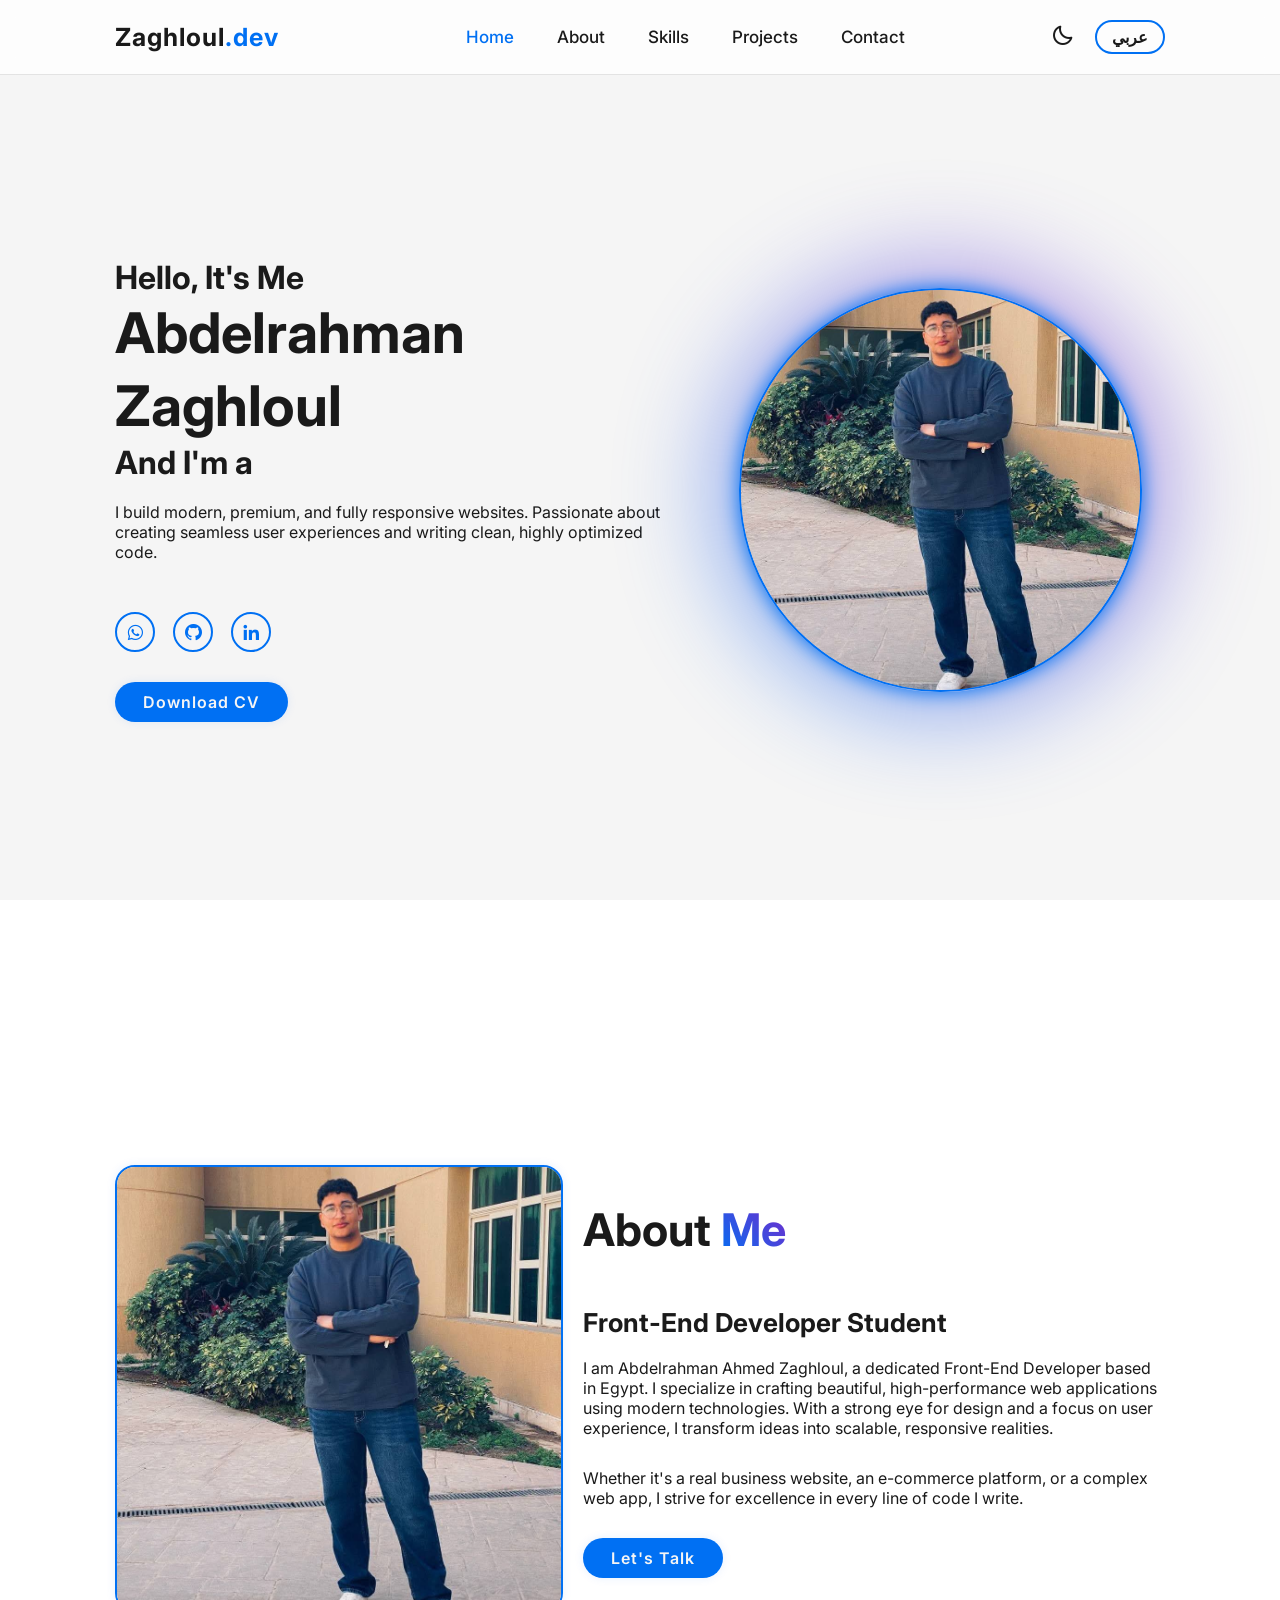
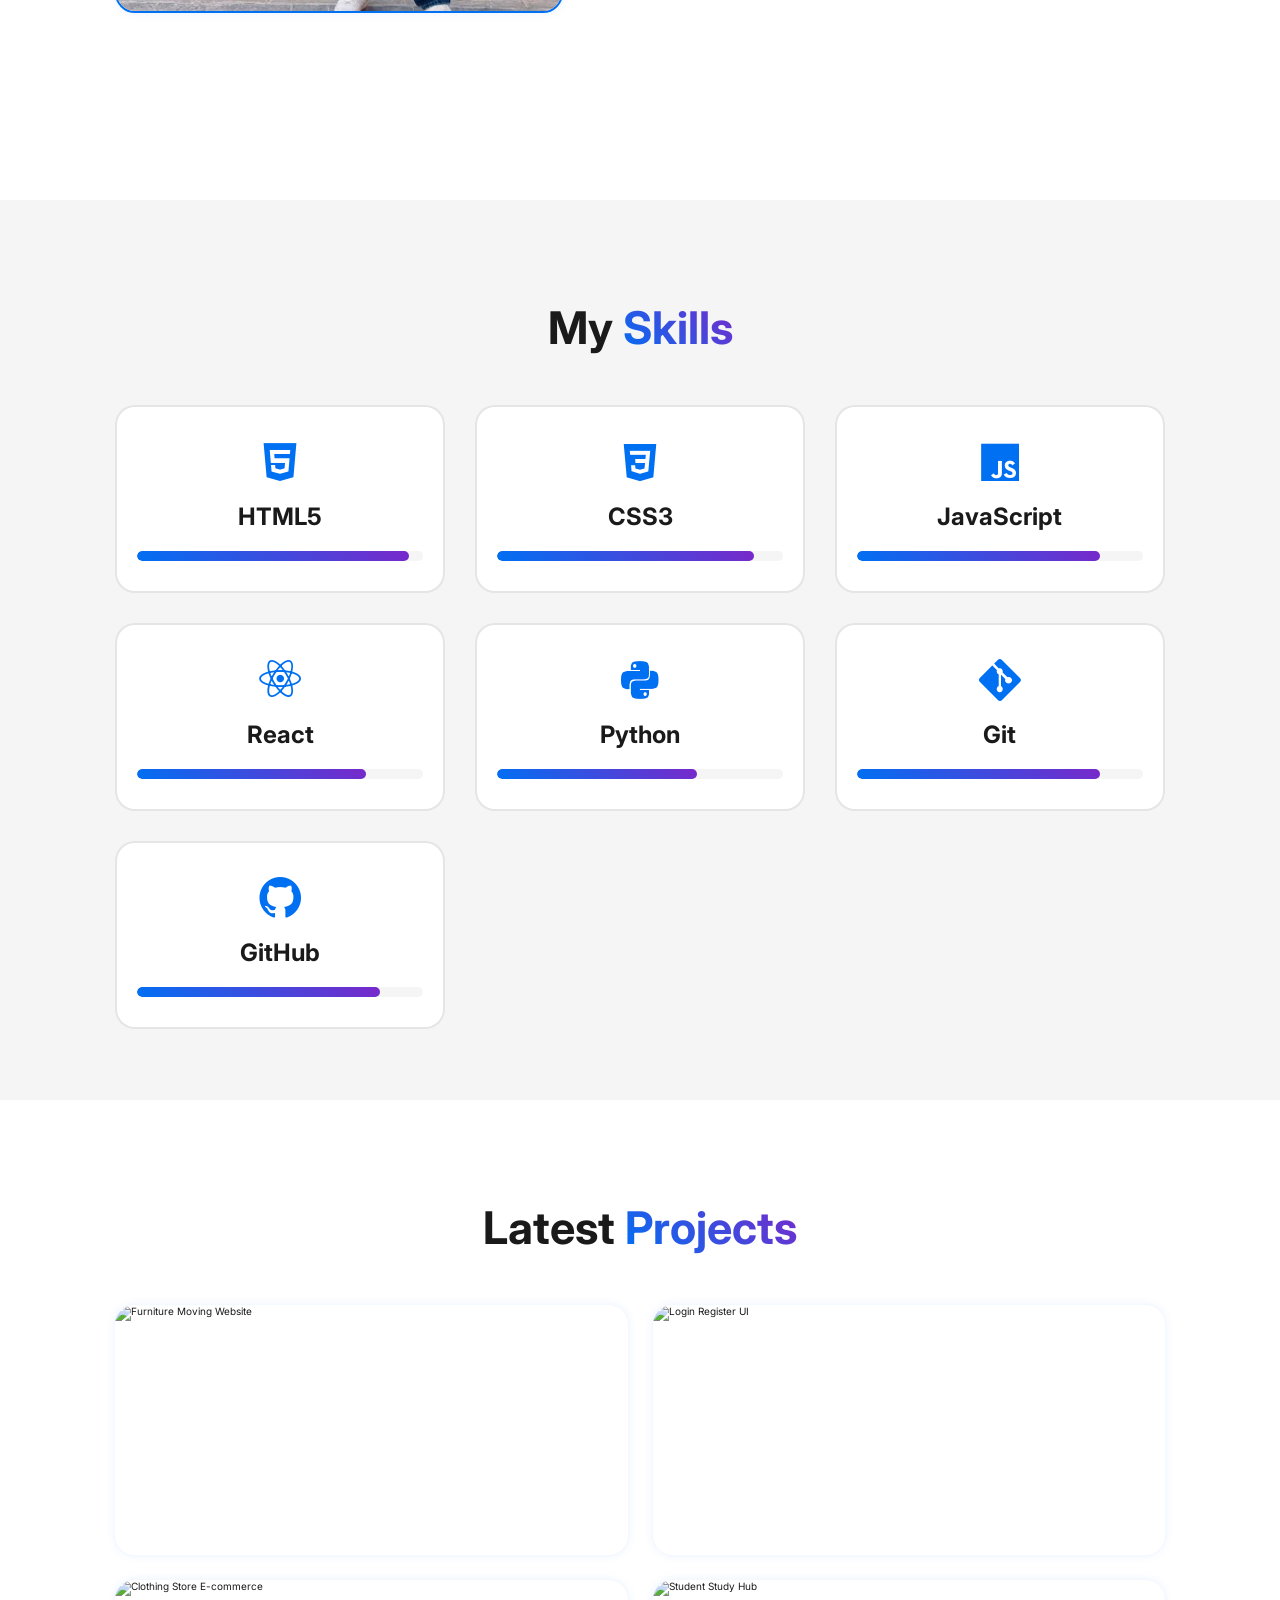
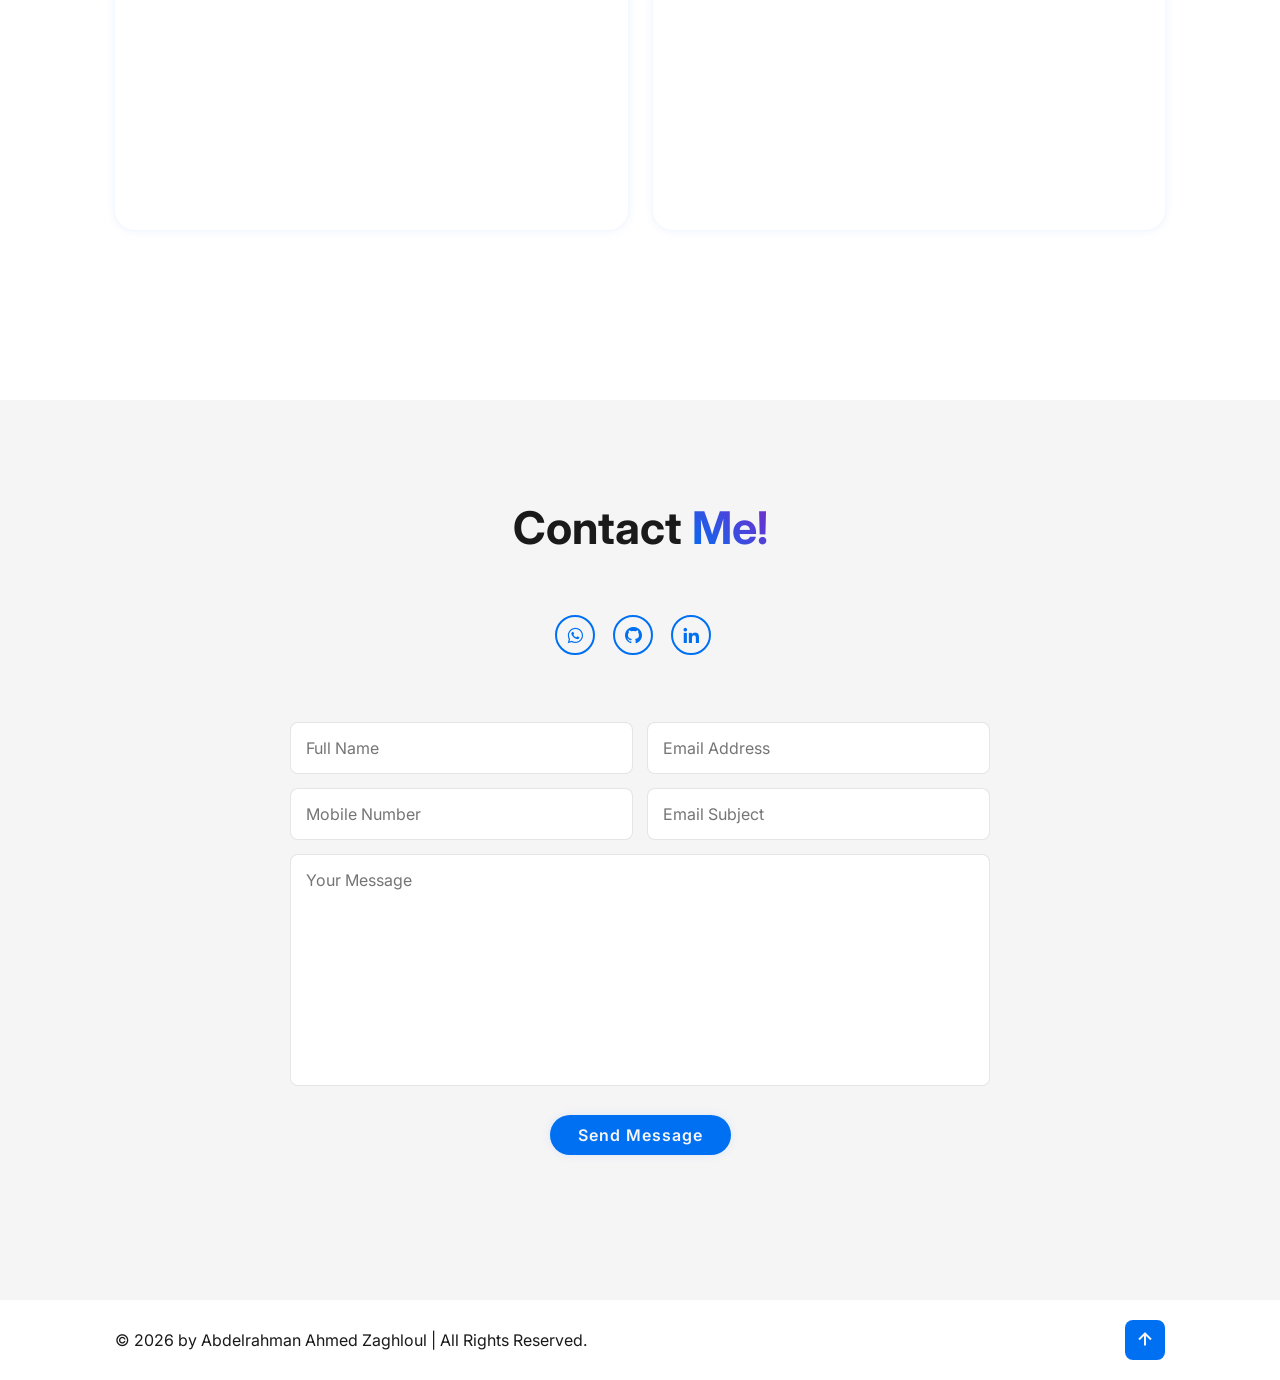
==== index.html @ 89ae3151 "Update index.html" ====
<!DOCTYPE html>
<html lang="en" data-theme="dark">

<head>
    <meta name="google-site-verification" content="1S9GLdK1HdFmdtW8_DOmVg0P6SZ8OwcuaF0TGHG8VO8" />
    <meta charset="UTF-8">
    <meta name="viewport" content="width=device-width, initial-scale=1.0">
    <title>Abdelrahman Ahmed Zaghloul | Front-End Developer</title>

    <!-- SEO Meta Tags -->
    <meta name="description"
        content="Portfolio of Abdelrahman Ahmed Zaghloul, a highly professional Front-End Developer from Egypt. Specializing in modern, responsive, and fast web applications.">
    <meta name="keywords"
        content="Abdelrahman Ahmed Zaghloul, Abdelrahman Zaghloul, Abdelrahman Ahmed, Zaghloul developer, Front-End Developer Egypt, Web Developer, React, HTML, CSS, JavaScript, Portfolio">
    <meta name="author" content="Abdelrahman Ahmed Zaghloul">
    <link rel="canonical" href="https://abdelrahman-zaghloul.com/"> <!-- Update with actual domain later -->

    <!-- Open Graph Tags -->
    <meta property="og:title" content="Abdelrahman Ahmed Zaghloul | Front-End Developer">
    <meta property="og:description"
        content="Portfolio of Abdelrahman Ahmed Zaghloul, a highly professional Front-End Developer from Egypt.">
    <meta property="og:type" content="website">
    <meta property="og:url" content="https://abdelrahman-zaghloul.com/">
    <!-- <meta property="og:image" content="https://abdelrahman-zaghloul.com/assets/og-image.jpg"> -->

    <!-- Fonts -->
    <link rel="preconnect" href="https://fonts.googleapis.com">
    <link rel="preconnect" href="https://fonts.gstatic.com" crossorigin>
    <link href="https://fonts.googleapis.com/css2?family=Inter:wght@300;400;500;600;700;800&display=swap"
        rel="stylesheet">

    <!-- BoxIcons for lightweight icons -->
    <link href='https://unpkg.com/boxicons@2.1.4/css/boxicons.min.css' rel='stylesheet'>

    <!-- Styles -->
    <link rel="stylesheet" href="./css/style.css">
</head>

<body>

    <!-- Header & Nav -->
    <header class="header">
        <a href="#" class="logo">Zaghloul<span>.dev</span></a>

        <div class="bx bx-menu" id="menu-icon"></div>

        <nav class="navbar">
            <a href="#home" class="active">Home</a>
            <a href="#about">About</a>
            <a href="#skills">Skills</a>
            <a href="#projects">Projects</a>
            <a href="#contact">Contact</a>
        </nav>

        <div class="header-actions">
            <button id="theme-toggle" class="theme-btn" aria-label="Toggle Theme">
                <i class='bx bx-sun'></i>
            </button>
            <a href="ar/index.html" class="lang-btn">عربي</a>
        </div>
    </header>

    <!-- Hero Section -->
    <section class="home" id="home">
        <div class="home-content">
            <h3>Hello, It's Me</h3>
            <h1>Abdelrahman Zaghloul</h1>
            <h3>And I'm a <span class="multiple-text"></span></h3>
            <p>I build modern, premium, and fully responsive websites. Passionate about creating seamless user
                experiences and writing clean, highly optimized code.</p>

            <div class="social-media">
                <a href="https://wa.me/201061877690" target="_blank" rel="noopener noreferrer"><i
                        class='bx bxl-whatsapp'></i></a>
                <a href="https://github.com/23514469?tab=packages" target="_blank" rel="noopener noreferrer"><i
                        class='bx bxl-github'></i></a>
                <a href="https://www.linkedin.com/in/abdulrahman-ahmed-04962131b" target="_blank"
                    rel="noopener noreferrer"><i class='bx bxl-linkedin'></i></a>
            </div>

            <a href="#" class="btn">Download CV</a>
        </div>
        <div class="home-img">
            <div class="img-box">
                <div class="glow-effect"></div>
                <img src="./assets/profile.jpg" alt="Abdelrahman Ahmed Zaghloul">
            </div>
        </div>
    </section>

    <!-- About Section -->
    <section class="about" id="about">
        <div class="about-img">
            <img src="./assets/profile.jpg" alt="About Abdelrahman Zaghloul">
        </div>
        <div class="about-content">
            <h2 class="heading">About <span>Me</span></h2>
            <h3>Front-End Developer Student</h3>
            <p>I am Abdelrahman Ahmed Zaghloul, a dedicated Front-End Developer based in Egypt. I specialize in crafting
                beautiful, high-performance web applications using modern technologies. With a strong eye for design and
                a focus on user experience, I transform ideas into scalable, responsive realities.</p>
            <p>Whether it's a real business website, an e-commerce platform, or a complex web app, I strive for
                excellence in every line of code I write.</p>
            <a href="#contact" class="btn">Let's Talk</a>
        </div>
    </section>

    <!-- Skills Section -->
    <section class="skills" id="skills">
        <h2 class="heading">My <span>Skills</span></h2>

        <div class="skills-container">
            <div class="skills-box">
                <i class='bx bxl-html5'></i>
                <h3>HTML5</h3>
                <div class="progress-bar">
                    <div class="progress" style="width: 95%;"></div>
                </div>
            </div>
            <div class="skills-box">
                <i class='bx bxl-css3'></i>
                <h3>CSS3</h3>
                <div class="progress-bar">
                    <div class="progress" style="width: 90%;"></div>
                </div>
            </div>
            <div class="skills-box">
                <i class='bx bxl-javascript'></i>
                <h3>JavaScript</h3>
                <div class="progress-bar">
                    <div class="progress" style="width: 85%;"></div>
                </div>
            </div>
            <div class="skills-box">
                <i class='bx bxl-react'></i>
                <h3>React</h3>
                <div class="progress-bar">
                    <div class="progress" style="width: 80%;"></div>
                </div>
            </div>
            <div class="skills-box">
                <i class='bx bxl-python'></i>
                <h3>Python</h3>
                <div class="progress-bar">
                    <div class="progress" style="width: 70%;"></div>
                </div>
            </div>
            <div class="skills-box">
                <i class='bx bxl-git'></i>
                <h3>Git</h3>
                <div class="progress-bar">
                    <div class="progress" style="width: 85%;"></div>
                </div>
            </div>
            <div class="skills-box">
                <i class='bx bxl-github'></i>
                <h3>GitHub</h3>
                <div class="progress-bar">
                    <div class="progress" style="width: 85%;"></div>
                </div>
            </div>
        </div>
    </section>

    <!-- Projects Section -->
    <section class="projects" id="projects">
        <h2 class="heading">Latest <span>Projects</span></h2>

        <div class="projects-container">
            <div class="project-box">
                <img src="https://images.unsplash.com/photo-1586023492125-27b2c045efd7?q=80&w=800&auto=format&fit=crop"
                    alt="Furniture Moving Website">
                <div class="project-layer">
                    <h4>Furniture Moving Website</h4>
                    <p>A professional website for a real furniture moving business, fully responsive and optimized.</p>
                    <a href="https://github.com/23514469?tab=repositories" target="_blank" title="View Source Code"><i
                            class='bx bx-code-alt'></i></a>
                </div>
            </div>

            <div class="project-box">
                <img src="https://images.unsplash.com/photo-1555421689-491a97ff2040?q=80&w=800&auto=format&fit=crop"
                    alt="Login Register UI">
                <div class="project-layer">
                    <h4>Auth UI System</h4>
                    <p>Modern login and registration UI design with smooth transitions and validation.</p>
                    <a href="https://github.com/23514469?tab=repositories" target="_blank" title="View Source Code"><i
                            class='bx bx-code-alt'></i></a>
                </div>
            </div>

            <div class="project-box">
                <img src="https://images.unsplash.com/photo-1441986300917-64674bd600d8?q=80&w=800&auto=format&fit=crop"
                    alt="Clothing Store E-commerce">
                <div class="project-layer">
                    <h4>E-commerce Store</h4>
                    <p>A modern clothing store UI with product listings, cart integration, and premium design.</p>
                    <a href="https://github.com/23514469?tab=repositories" target="_blank" title="View Source Code"><i
                            class='bx bx-code-alt'></i></a>
                </div>
            </div>

            <div class="project-box">
                <img src="https://images.unsplash.com/photo-1434030216411-0b793f4b4173?q=80&w=800&auto=format&fit=crop"
                    alt="Student Study Hub">
                <div class="project-layer">
                    <h4>Student Study Hub</h4>
                    <p>A comprehensive platform for students featuring notes, to-do lists, schedules, and a dashboard.
                    </p>
                    <a href="https://github.com/23514469?tab=repositories" target="_blank" title="View Source Code"><i
                            class='bx bx-code-alt'></i></a>
                </div>
            </div>
        </div>
    </section>

    <!-- Contact Section -->
    <section class="contact" id="contact">
        <h2 class="heading">Contact <span>Me!</span></h2>

        <div class="social-media" style="text-align: center; margin-bottom: 3rem;">
            <a href="https://wa.me/201061877690" target="_blank" rel="noopener noreferrer"><i
                    class='bx bxl-whatsapp'></i></a>
            <a href="https://github.com/23514469?tab=packages" target="_blank" rel="noopener noreferrer"><i
                    class='bx bxl-github'></i></a>
            <a href="https://www.linkedin.com/in/abdulrahman-ahmed-04962131b" target="_blank"
                rel="noopener noreferrer"><i class='bx bxl-linkedin'></i></a>
        </div>

        <form action="#" id="contactForm">
            <div class="input-box">
                <input type="text" placeholder="Full Name" required>
                <input type="email" placeholder="Email Address" required>
            </div>
            <div class="input-box">
                <input type="number" placeholder="Mobile Number" required>
                <input type="text" placeholder="Email Subject" required>
            </div>
            <textarea name="" id="" cols="30" rows="10" placeholder="Your Message" required></textarea>
            <input type="submit" value="Send Message" class="btn">
        </form>
    </section>

    <!-- Footer -->
    <footer class="footer">
        <div class="footer-text">
            <p>&copy; 2026 by Abdelrahman Ahmed Zaghloul | All Rights Reserved.</p>
        </div>
        <div class="footer-iconTop">
            <a href="#home"><i class='bx bx-up-arrow-alt'></i></a>
        </div>
    </footer>

    <!-- Typed.js for typing effect -->
    <script src="https://unpkg.com/typed.js@2.1.0/dist/typed.umd.js"></script>

    <!-- Main JS -->
    <script src="./js/main.js"></script>
</body>

</html>
---- css/style.css ----
@import url('https://fonts.googleapis.com/css2?family=Inter:wght@300;400;500;600;700;800&family=Cairo:wght@300;400;600;700;800&display=swap');

/* CSS Variables for Theming */
:root {
    /* Dark Theme (Default) */
    --bg-color: #080808;
    --second-bg-color: #131313;
    --text-color: #ededed;
    --main-color: #00c3ff;
    --gradient: linear-gradient(45deg, #00c3ff, #7928ca);
    --glass-bg: rgba(8, 8, 8, 0.8);
    --border-color: rgba(255, 255, 255, 0.1);
    
    --shadow: 0 0 1rem rgba(0, 195, 255, 0.2);
}

[data-theme="light"] {
    --bg-color: #f5f5f5;
    --second-bg-color: #ffffff;
    --text-color: #1a1a1a;
    --main-color: #0070f3;
    --gradient: linear-gradient(45deg, #0070f3, #7928ca);
    --glass-bg: rgba(255, 255, 255, 0.8);
    --border-color: rgba(0, 0, 0, 0.1);
    
    --shadow: 0 0 1rem rgba(0, 112, 243, 0.1);
}

* {
    margin: 0;
    padding: 0;
    box-sizing: border-box;
    text-decoration: none;
    border: none;
    outline: none;
    scroll-behavior: smooth;
    font-family: 'Inter', sans-serif;
}

html[dir="rtl"] * {
    font-family: 'Cairo', sans-serif;
}

html {
    font-size: 62.5%;
    overflow-x: hidden;
}

body {
    background: var(--bg-color);
    color: var(--text-color);
    transition: background 0.3s ease, color 0.3s ease;
}

/* Global Styles */
section {
    min-height: 100vh;
    padding: 10rem 9% 2rem;
}

.heading {
    text-align: center;
    font-size: 4.5rem;
    margin-bottom: 5rem;
}

.heading span {
    color: var(--main-color);
    background: var(--gradient);
    -webkit-background-clip: text;
    -webkit-text-fill-color: transparent;
}

/* Header */
.header {
    position: fixed;
    top: 0;
    left: 0;
    width: 100%;
    padding: 2rem 9%;
    background: var(--glass-bg);
    backdrop-filter: blur(10px);
    -webkit-backdrop-filter: blur(10px);
    border-bottom: 1px solid var(--border-color);
    display: flex;
    justify-content: space-between;
    align-items: center;
    z-index: 100;
    transition: 0.3s;
}

.logo {
    font-size: 2.5rem;
    color: var(--text-color);
    font-weight: 700;
    cursor: pointer;
    letter-spacing: 1px;
}

.logo span {
    color: var(--main-color);
}

.navbar a {
    font-size: 1.7rem;
    color: var(--text-color);
    margin-left: 4rem;
    font-weight: 500;
    transition: 0.3s;
}

html[dir="rtl"] .navbar a {
    margin-left: 0;
    margin-right: 4rem;
}

.navbar a:hover,
.navbar a.active {
    color: var(--main-color);
}

.header-actions {
    display: flex;
    align-items: center;
    gap: 2rem;
}

.theme-btn {
    background: transparent;
    color: var(--text-color);
    font-size: 2.4rem;
    cursor: pointer;
    transition: 0.3s;
}

.theme-btn:hover {
    color: var(--main-color);
    transform: scale(1.1);
}

.lang-btn {
    font-size: 1.6rem;
    font-weight: 600;
    color: var(--text-color);
    border: 2px solid var(--main-color);
    padding: 0.5rem 1.5rem;
    border-radius: 2rem;
    transition: 0.3s;
}

.lang-btn:hover {
    background: var(--main-color);
    color: var(--bg-color);
    box-shadow: var(--shadow);
}

#menu-icon {
    font-size: 3.6rem;
    color: var(--text-color);
    display: none;
    cursor: pointer;
}

/* Hero Section */
.home {
    display: flex;
    justify-content: center;
    align-items: center;
    gap: 5rem;
}

.home-content h3 {
    font-size: 3.2rem;
    font-weight: 700;
}

.home-content h3:nth-of-type(2) {
    margin-bottom: 2rem;
}

.home-content h1 {
    font-size: 5.6rem;
    font-weight: 700;
    line-height: 1.3;
}

.home-content p {
    font-size: 1.6rem;
    margin-bottom: 2rem;
    max-width: 600px;
}

.social-media a {
    display: inline-flex;
    justify-content: center;
    align-items: center;
    width: 4rem;
    height: 4rem;
    background: transparent;
    border: .2rem solid var(--main-color);
    border-radius: 50%;
    font-size: 2rem;
    color: var(--main-color);
    margin: 3rem 1.5rem 3rem 0;
    transition: .5s ease;
}

html[dir="rtl"] .social-media a {
    margin: 3rem 0 3rem 1.5rem;
}

.social-media a:hover {
    background: var(--main-color);
    color: var(--second-bg-color);
    box-shadow: var(--shadow);
}

.btn {
    display: inline-block;
    padding: 1rem 2.8rem;
    background: var(--main-color);
    border-radius: 4rem;
    box-shadow: var(--shadow);
    font-size: 1.6rem;
    color: var(--bg-color);
    letter-spacing: .1rem;
    font-weight: 600;
    transition: .5s ease;
}

.btn:hover {
    box-shadow: none;
    transform: translateY(-3px);
}

.home-img .img-box {
    position: relative;
    width: 35vw;
    height: 35vw;
    border-radius: 50%;
    display: flex;
    justify-content: center;
    align-items: center;
}

.home-img .img-box img {
    width: 90%;
    border-radius: 50%;
    border: .2rem solid var(--main-color);
    z-index: 1;
    box-shadow: 0 0 2rem var(--main-color);
    transition: 0.5s ease;
    object-fit: cover;
    aspect-ratio: 1/1;
}

.home-img .img-box img:hover {
    transform: scale(1.05);
    box-shadow: 0 0 4rem var(--main-color);
}

.glow-effect {
    position: absolute;
    width: 100%;
    height: 100%;
    background: var(--gradient);
    border-radius: 50%;
    filter: blur(50px);
    opacity: 0.5;
    z-index: 0;
    animation: pulse 4s infinite alternate;
}

@keyframes pulse {
    0% { transform: scale(0.9); opacity: 0.3; }
    100% { transform: scale(1.1); opacity: 0.6; }
}

/* About Section */
.about {
    display: flex;
    justify-content: center;
    align-items: center;
    gap: 2rem;
    background: var(--second-bg-color);
}

.about-img img {
    width: 35vw;
    border-radius: 2rem;
    border: .2rem solid var(--main-color);
    box-shadow: var(--shadow);
    transition: 0.5s ease;
    object-fit: cover;
    aspect-ratio: 1/1;
}

.about-img img:hover {
    transform: translateY(-10px) scale(1.02);
    box-shadow: 0 0 3rem var(--main-color);
}

.about-content h2 {
    text-align: left;
    line-height: 1.2;
}

html[dir="rtl"] .about-content h2 {
    text-align: right;
}

.about-content h3 {
    font-size: 2.6rem;
}

.about-content p {
    font-size: 1.6rem;
    margin: 2rem 0 3rem;
}

/* Skills Section */
.skills {
    padding-bottom: 7rem;
}

.skills-container {
    display: grid;
    grid-template-columns: repeat(auto-fit, minmax(300px, 1fr));
    gap: 3rem;
    align-items: center;
}

.skills-box {
    background: var(--second-bg-color);
    padding: 3rem 2rem;
    border-radius: 2rem;
    text-align: center;
    border: .2rem solid var(--border-color);
    transition: .5s ease;
}

.skills-box:hover {
    border-color: var(--main-color);
    transform: translateY(-10px);
    box-shadow: var(--shadow);
}

.skills-box i {
    font-size: 5rem;
    color: var(--main-color);
    margin-bottom: 1.5rem;
}

.skills-box h3 {
    font-size: 2.4rem;
    margin-bottom: 2rem;
}

.progress-bar {
    width: 100%;
    height: 1rem;
    background: var(--bg-color);
    border-radius: 1rem;
    overflow: hidden;
}

.progress {
    height: 100%;
    background: var(--gradient);
    border-radius: 1rem;
    width: 0;
    transition: width 1.5s ease-in-out;
}

/* Projects Section */
.projects {
    background: var(--second-bg-color);
    padding-bottom: 10rem;
}

.projects-container {
    display: grid;
    grid-template-columns: repeat(auto-fit, minmax(350px, 1fr));
    gap: 2.5rem;
}

.project-box {
    position: relative;
    border-radius: 2rem;
    box-shadow: var(--shadow);
    overflow: hidden;
    display: flex;
}

.project-box img {
    width: 100%;
    height: 250px;
    object-fit: cover;
    transition: .5s ease;
}

.project-box:hover img {
    transform: scale(1.1);
}

.project-layer {
    position: absolute;
    bottom: 0;
    left: 0;
    width: 100%;
    height: 100%;
    background: linear-gradient(rgba(0, 0, 0, 0.1), var(--main-color));
    display: flex;
    justify-content: center;
    align-items: center;
    flex-direction: column;
    text-align: center;
    padding: 0 4rem;
    transform: translateY(100%);
    transition: .5s ease;
}

.project-box:hover .project-layer {
    transform: translateY(0);
}

.project-layer h4 {
    font-size: 2.5rem;
    color: #fff;
    margin-bottom: 1rem;
}

.project-layer p {
    font-size: 1.4rem;
    color: #fff;
    margin-bottom: 2rem;
}

.project-layer a {
    display: inline-flex;
    justify-content: center;
    align-items: center;
    width: 5rem;
    height: 5rem;
    background: var(--bg-color);
    border-radius: 50%;
}

.project-layer a i {
    font-size: 2rem;
    color: var(--text-color);
}

/* Contact Section */
.contact h2 {
    margin-bottom: 3rem;
}

.contact form {
    max-width: 70rem;
    margin: 1rem auto;
    text-align: center;
    margin-bottom: 3rem;
}

.contact form .input-box {
    display: flex;
    justify-content: space-between;
    flex-wrap: wrap;
}

.contact form .input-box input,
.contact form textarea {
    width: 100%;
    padding: 1.5rem;
    font-size: 1.6rem;
    color: var(--text-color);
    background: var(--second-bg-color);
    border-radius: .8rem;
    margin: .7rem 0;
    border: 1px solid var(--border-color);
    transition: 0.3s;
}

.contact form .input-box input:focus,
.contact form textarea:focus {
    border-color: var(--main-color);
}

.contact form .input-box input {
    width: 49%;
}

.contact form textarea {
    resize: none;
}

.contact form .btn {
    margin-top: 2rem;
    cursor: pointer;
}

/* Footer */
.footer {
    display: flex;
    justify-content: space-between;
    align-items: center;
    flex-wrap: wrap;
    padding: 2rem 9%;
    background: var(--second-bg-color);
}

.footer-text p {
    font-size: 1.6rem;
}

.footer-iconTop a {
    display: inline-flex;
    justify-content: center;
    align-items: center;
    padding: .8rem;
    background: var(--main-color);
    border-radius: .8rem;
    transition: .5s ease;
}

.footer-iconTop a:hover {
    box-shadow: var(--shadow);
}

.footer-iconTop a i {
    font-size: 2.4rem;
    color: var(--bg-color);
}

/* Responsive */
@media (max-width: 1200px) {
    html {
        font-size: 55%;
    }
}

@media (max-width: 991px) {
    .header {
        padding: 2rem 3%;
    }
    section {
        padding: 10rem 3% 2rem;
    }
    .footer {
        padding: 2rem 3%;
    }
}

@media (max-width: 768px) {
    #menu-icon {
        display: block;
    }

    .navbar {
        position: absolute;
        top: 100%;
        left: 0;
        width: 100%;
        padding: 1rem 3%;
        background: var(--glass-bg);
        backdrop-filter: blur(10px);
        -webkit-backdrop-filter: blur(10px);
        border-top: .1rem solid rgba(0, 0, 0, .2);
        box-shadow: 0 .5rem 1rem rgba(0, 0, 0, .2);
        display: none;
    }

    .navbar.active {
        display: block;
    }

    .navbar a {
        display: block;
        font-size: 2rem;
        margin: 3rem 0;
    }

    html[dir="rtl"] .navbar a {
        margin: 3rem 0;
    }

    .home {
        flex-direction: column;
    }

    .home-content h3 {
        font-size: 2.6rem;
    }

    .home-content h1 {
        font-size: 5rem;
    }

    .home-img .img-box {
        width: 70vw;
        height: 70vw;
        margin-top: 4rem;
    }

    .about {
        flex-direction: column-reverse;
    }

    .about-img img {
        width: 70vw;
        margin-top: 4rem;
    }
}

@media (max-width: 450px) {
    html {
        font-size: 50%;
    }

    .contact form .input-box input {
        width: 100%;
    }
}
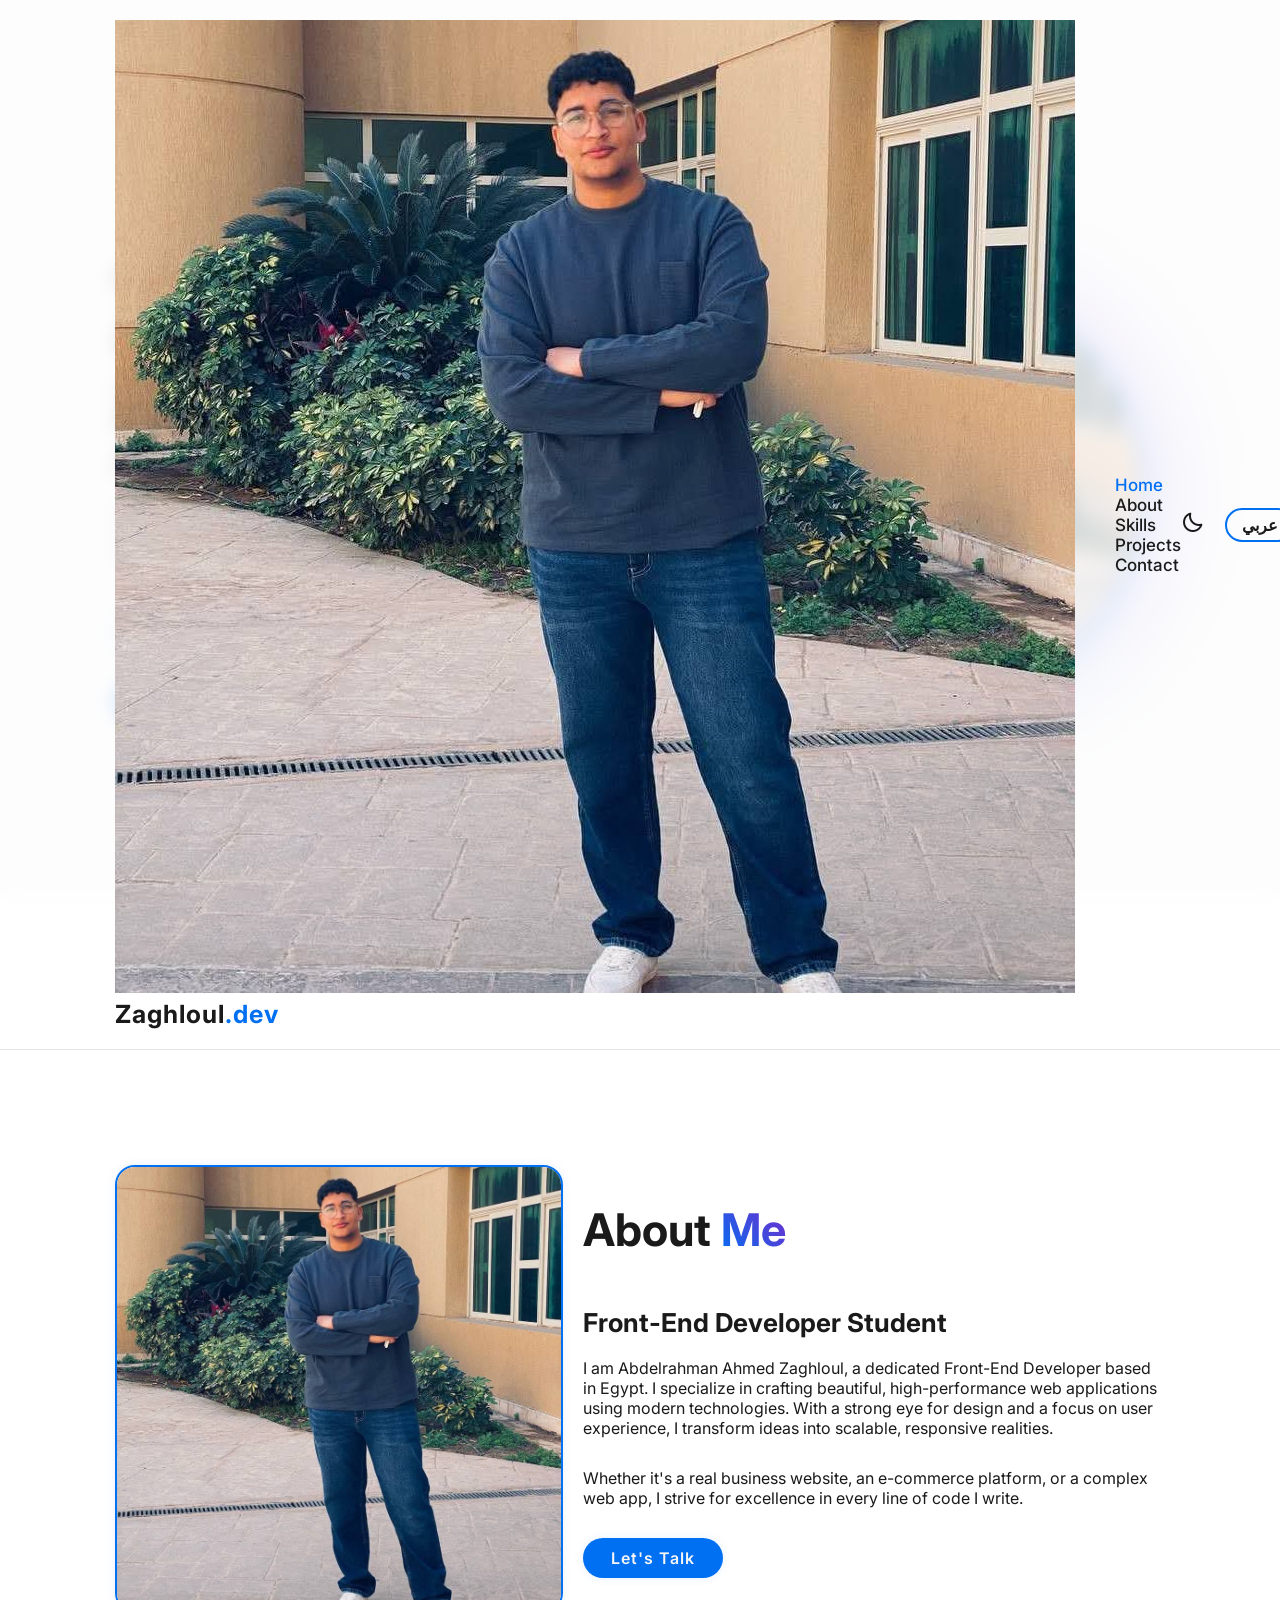
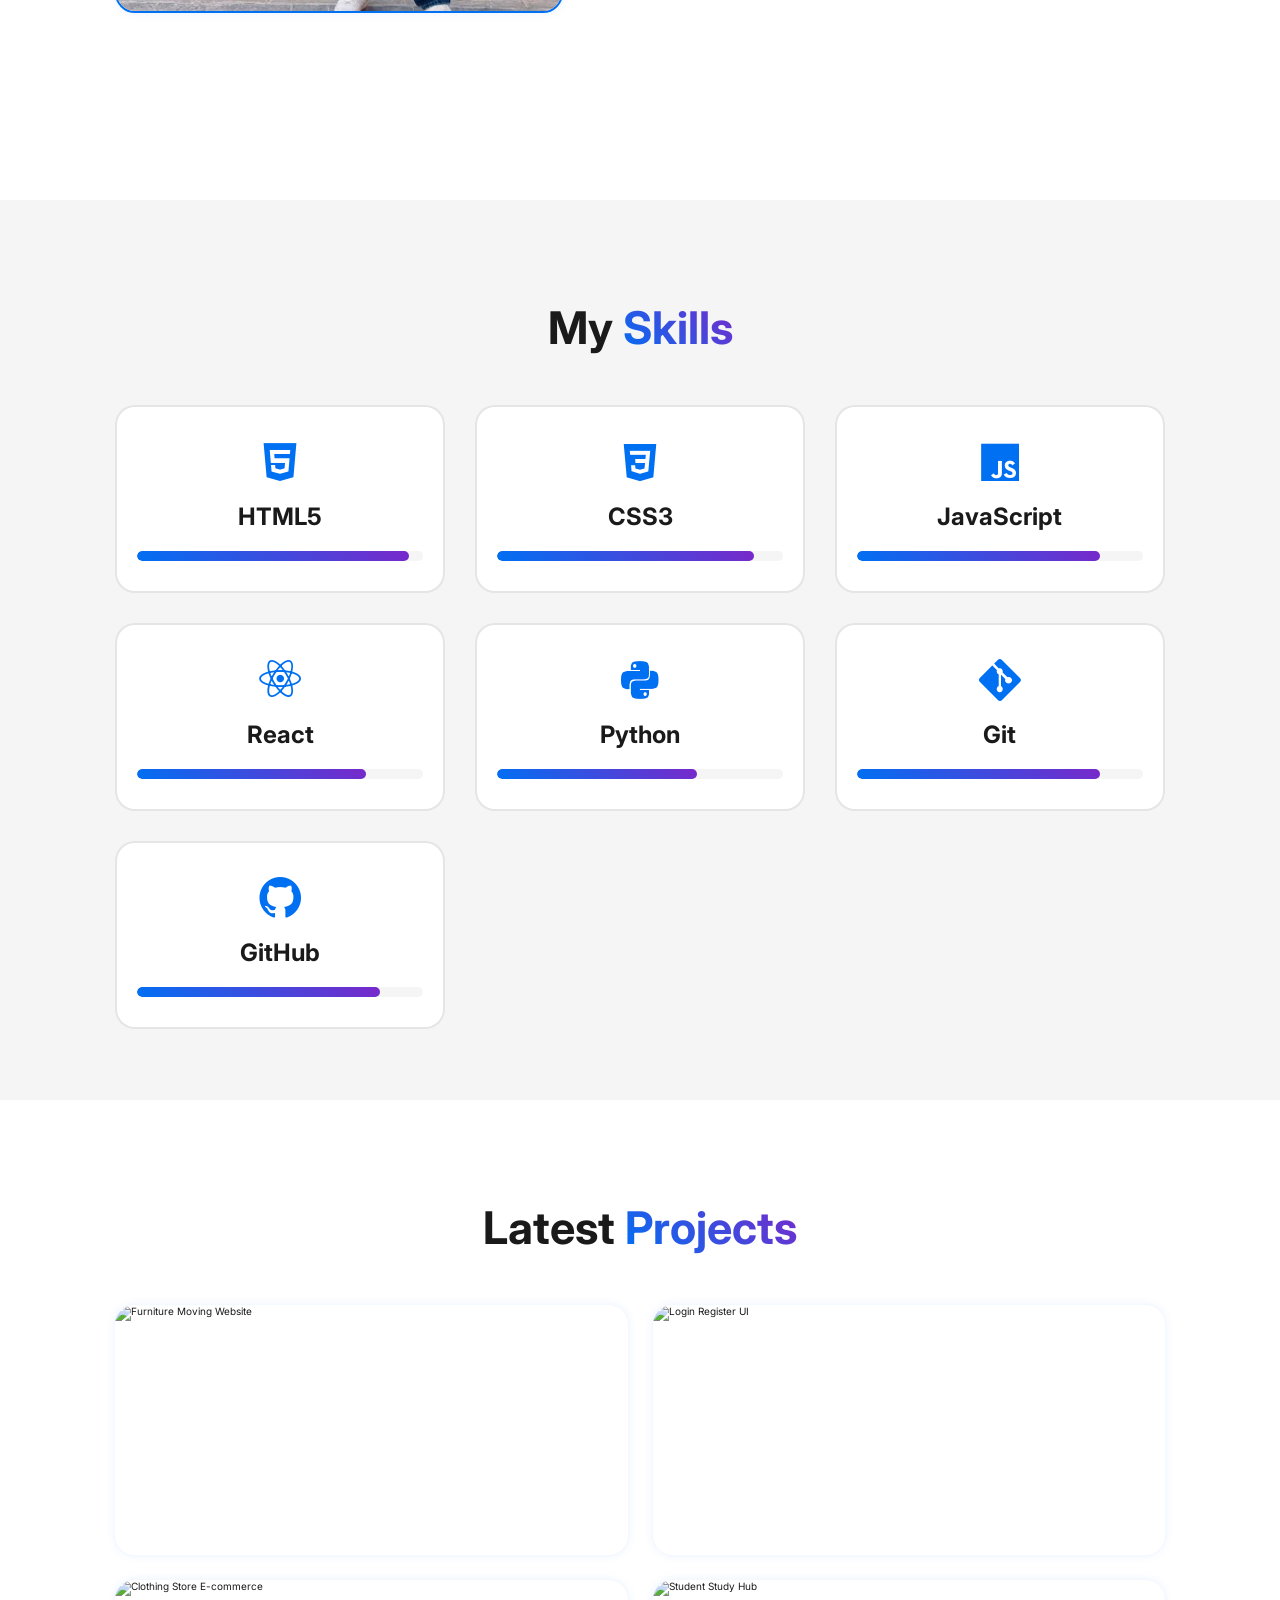
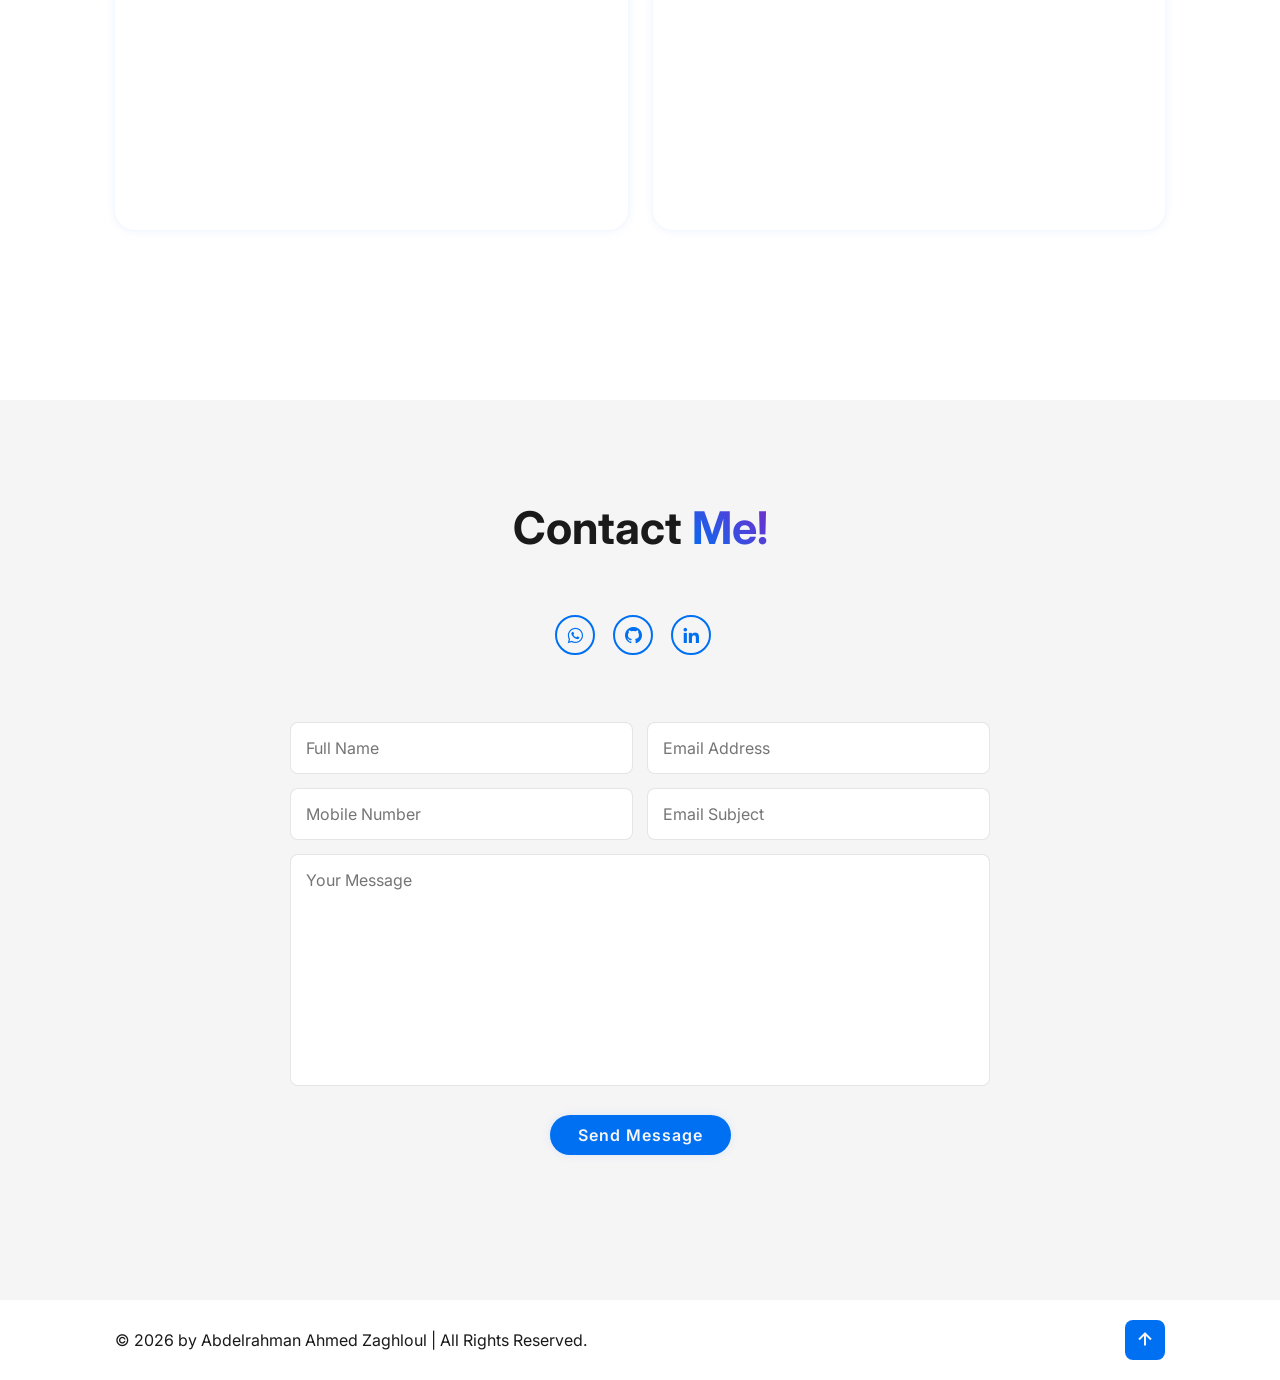
==== commit a6dab1dd: "Update logo in header with image and text" ====
--- a/index.html
+++ b/index.html
@@ -40,7 +40,10 @@
 
     <!-- Header & Nav -->
     <header class="header">
-        <a href="#" class="logo">Zaghloul<span>.dev</span></a>
+        <a href="#" class="logo">
+            <img src="./assets/profile.jpg" alt="Logo">
+            Zaghloul<span>.dev</span>
+        </a>
 
         <div class="bx bx-menu" id="menu-icon"></div>
 
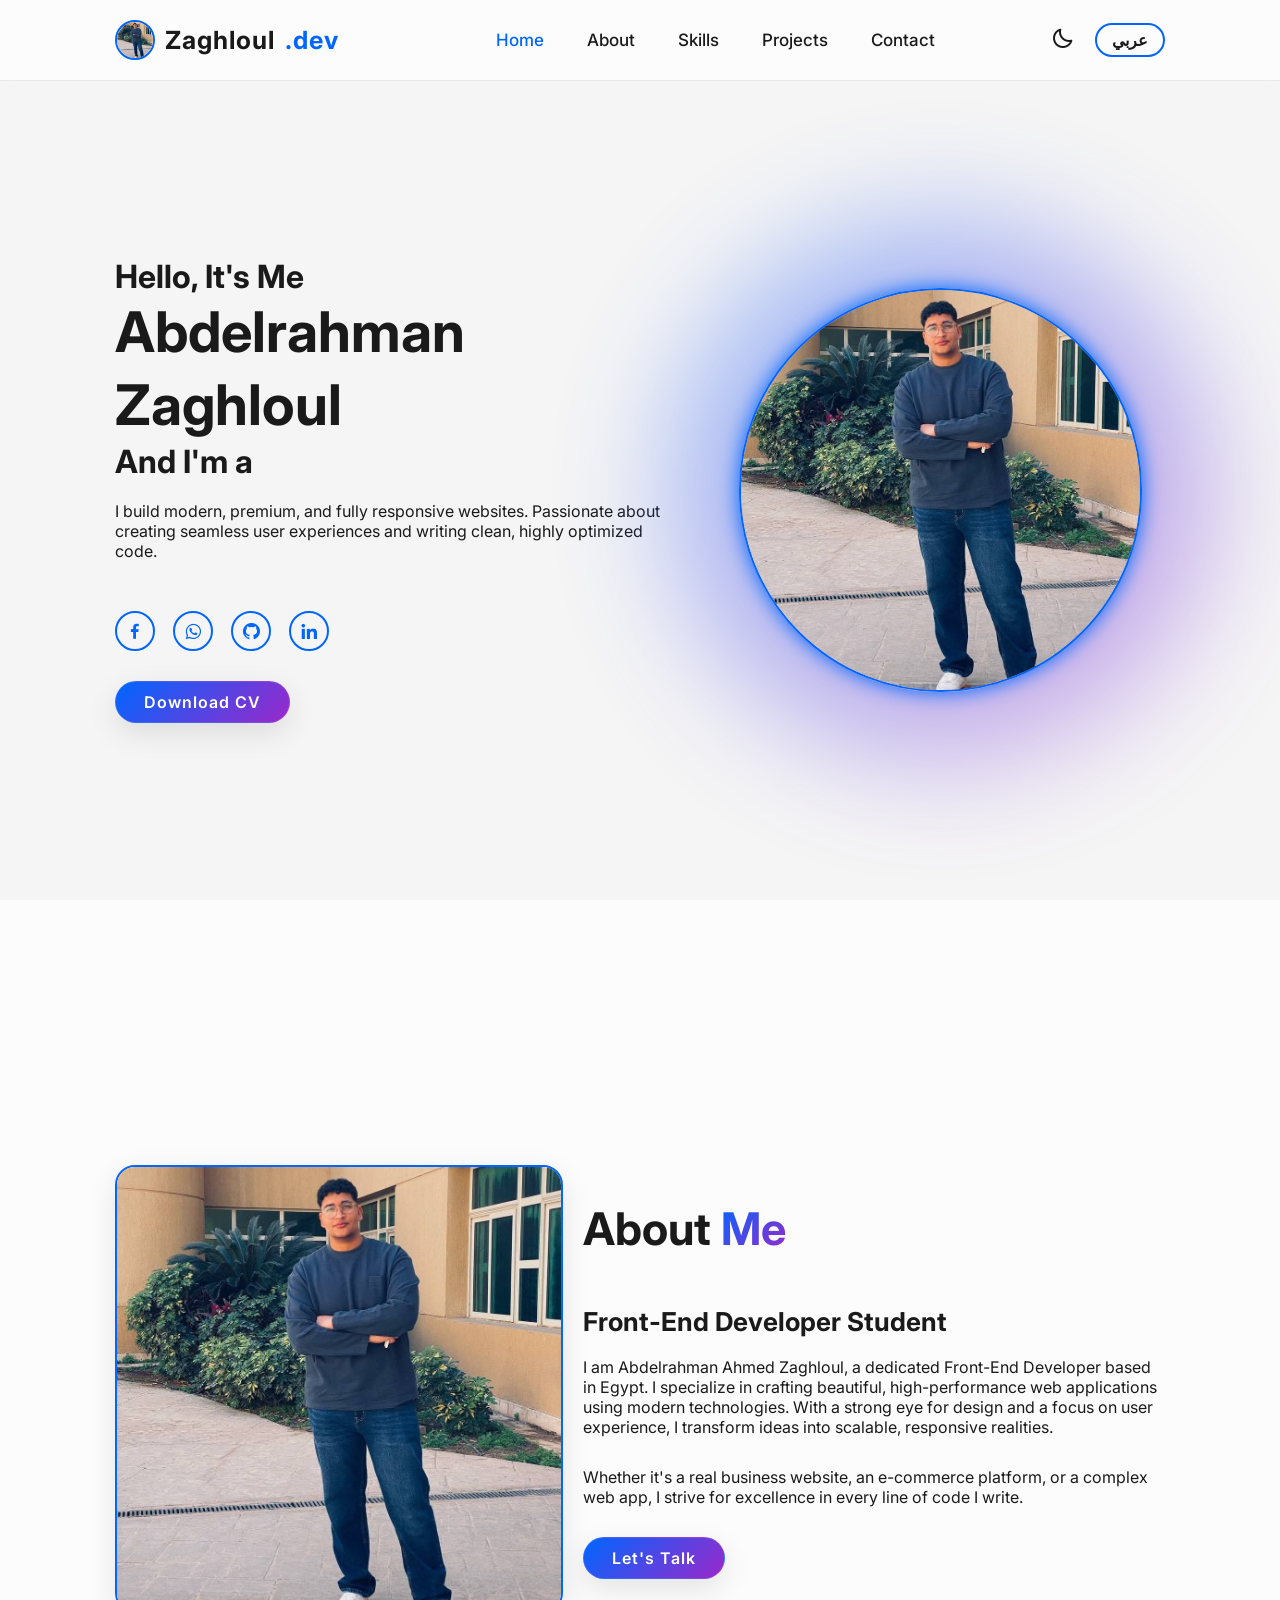
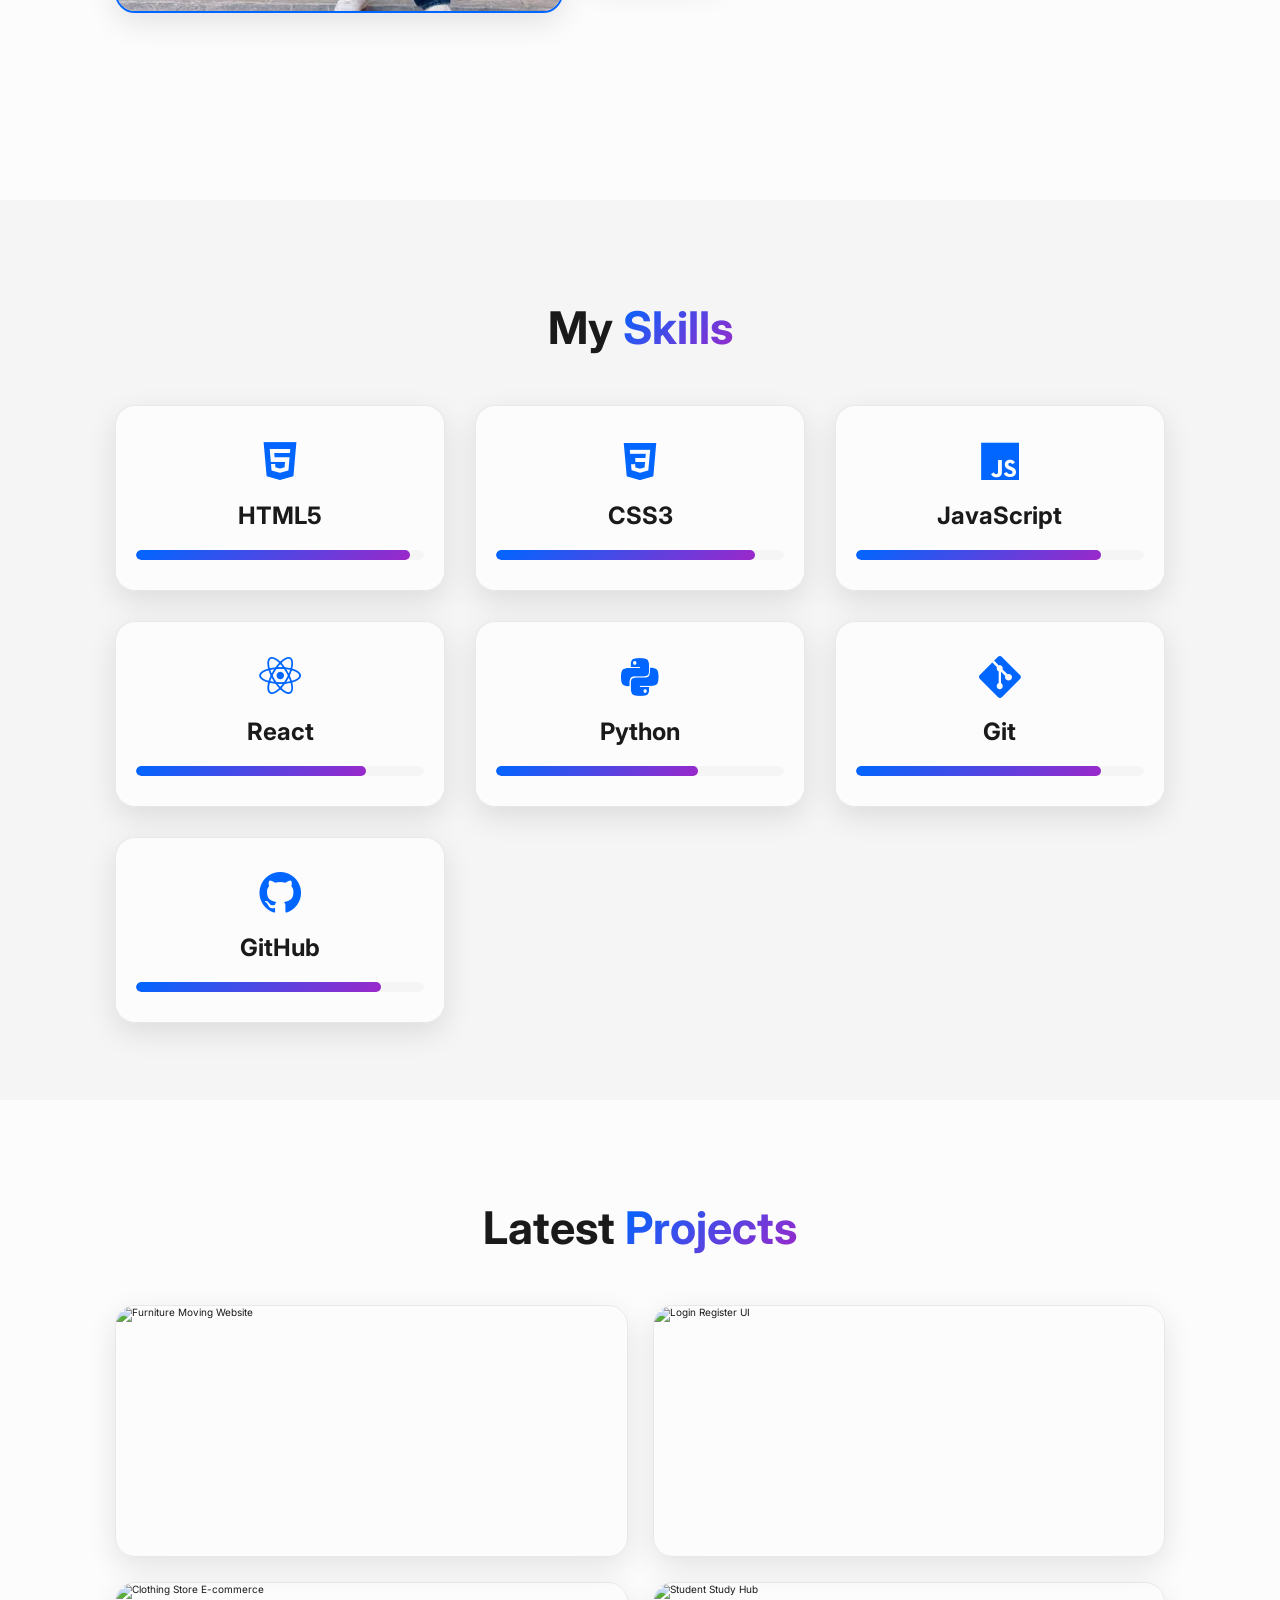
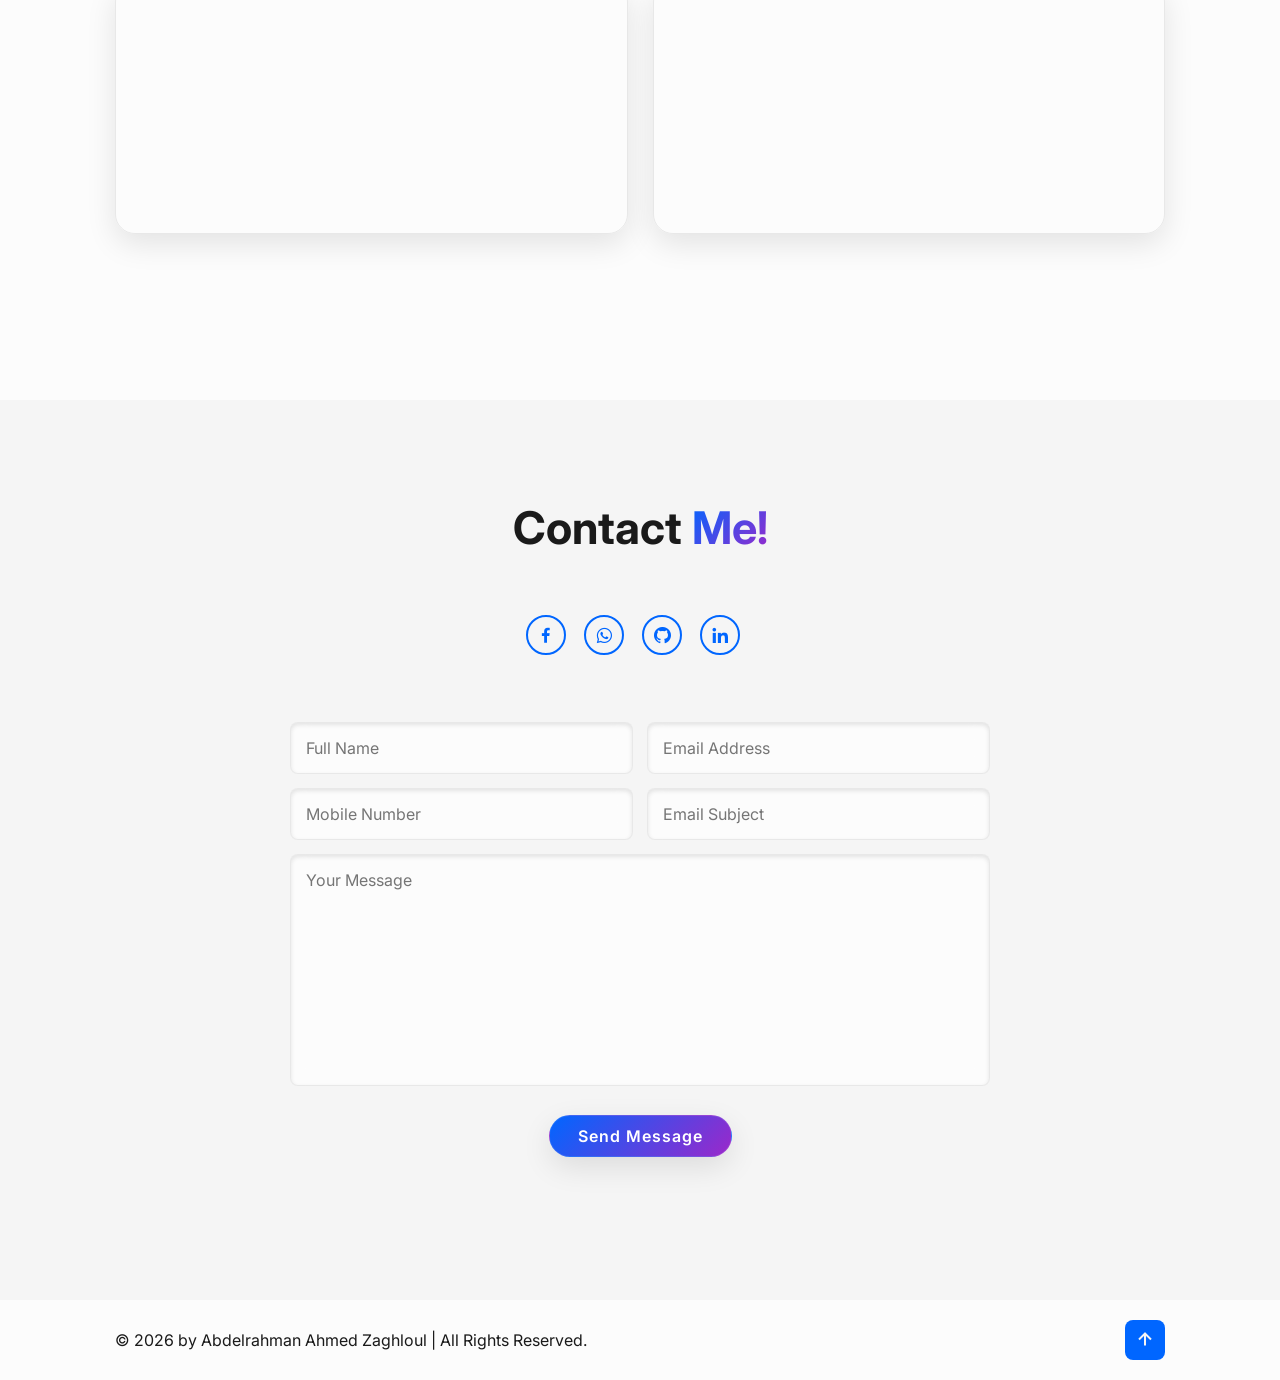
==== commit afb43da7: "Enhance SEO with updated title and meta tags Updated the title and meta tags to include additional n" ====
--- a/index.html
+++ b/index.html
@@ -5,13 +5,14 @@
     <meta name="google-site-verification" content="1S9GLdK1HdFmdtW8_DOmVg0P6SZ8OwcuaF0TGHG8VO8" />
     <meta charset="UTF-8">
     <meta name="viewport" content="width=device-width, initial-scale=1.0">
-    <title>Abdelrahman Ahmed Zaghloul | Front-End Developer</title>
+    <title>Abdelrahman Zaghloul | Front-End Developer | بشمهندس عبدالرحمن زغلول | عبدالرحمن احمد</title>
 
     <!-- SEO Meta Tags -->
+    <meta name="google-site-verification" content="1S9GLdK1HdFmdtW8_DOmVg0P6SZ8OwcuaF0TGHG8VO8" />
     <meta name="description"
-        content="Portfolio of Abdelrahman Ahmed Zaghloul, a highly professional Front-End Developer from Egypt. Specializing in modern, responsive, and fast web applications.">
+        content="Portfolio of Eng. Abdelrahman Ahmed Zaghloul (عبدالرحمن زغلول - بشمهندس عبدالرحمن احمد - بشمهندس عبدالرحمن زغلول), a highly professional Front-End Developer from Egypt. Specializing in modern, responsive, and fast web applications.">
     <meta name="keywords"
-        content="Abdelrahman Ahmed Zaghloul, Abdelrahman Zaghloul, Abdelrahman Ahmed, Zaghloul developer, Front-End Developer Egypt, Web Developer, React, HTML, CSS, JavaScript, Portfolio">
+        content="Abdelrahman Ahmed Zaghloul, Eng. Abdelrahman Zaghloul, Abdelrahman Zaghloul, Abdelrahman Ahmed, Zaghloul developer, Front-End Developer Egypt, Web Developer, React, HTML, CSS, JavaScript, Portfolio, عبدالرحمن زغلول, عبدالرحمن احمد, بشمهندس عبدالرحمن احمد, بشمهندس عبدالرحمن زغلول, مبرمج">
     <meta name="author" content="Abdelrahman Ahmed Zaghloul">
     <link rel="canonical" href="https://abdelrahman-zaghloul.com/"> <!-- Update with actual domain later -->
 
@@ -73,6 +74,8 @@
                 experiences and writing clean, highly optimized code.</p>
 
             <div class="social-media">
+                <a href="https://www.facebook.com/share/18r6Sx6Vy1/?mibextid=wwXIfr" target="_blank"
+                    rel="noopener noreferrer" class="facebook-link"><i class='bx bxl-facebook'></i></a>
                 <a href="https://wa.me/201061877690" target="_blank" rel="noopener noreferrer"><i
                         class='bx bxl-whatsapp'></i></a>
                 <a href="https://github.com/23514469?tab=packages" target="_blank" rel="noopener noreferrer"><i
@@ -222,6 +225,8 @@
         <h2 class="heading">Contact <span>Me!</span></h2>
 
         <div class="social-media" style="text-align: center; margin-bottom: 3rem;">
+            <a href="https://www.facebook.com/share/18r6Sx6Vy1/?mibextid=wwXIfr" target="_blank"
+                rel="noopener noreferrer" class="facebook-link"><i class='bx bxl-facebook'></i></a>
             <a href="https://wa.me/201061877690" target="_blank" rel="noopener noreferrer"><i
                     class='bx bxl-whatsapp'></i></a>
             <a href="https://github.com/23514469?tab=packages" target="_blank" rel="noopener noreferrer"><i
@@ -257,6 +262,12 @@
     <!-- Typed.js for typing effect -->
     <script src="https://unpkg.com/typed.js@2.1.0/dist/typed.umd.js"></script>
 
+    <!-- ScrollReveal -->
+    <script src="https://unpkg.com/scrollreveal"></script>
+
+    <!-- VanillaTilt for 3D realism -->
+    <script src="https://cdnjs.cloudflare.com/ajax/libs/vanilla-tilt/1.8.1/vanilla-tilt.min.js"></script>
+
     <!-- Main JS -->
     <script src="./js/main.js"></script>
 </body>
--- a/css/style.css
+++ b/css/style.css
@@ -4,26 +4,28 @@
 :root {
     /* Dark Theme (Default) */
     --bg-color: #080808;
-    --second-bg-color: #131313;
+    --second-bg-color: rgba(255, 255, 255, 0.03);
     --text-color: #ededed;
-    --main-color: #00c3ff;
-    --gradient: linear-gradient(45deg, #00c3ff, #7928ca);
-    --glass-bg: rgba(8, 8, 8, 0.8);
-    --border-color: rgba(255, 255, 255, 0.1);
+    --main-color: #00e1ff;
+    --gradient: linear-gradient(135deg, #00e1ff, #a134eb);
+    --glass-bg: rgba(8, 8, 8, 0.7);
+    --border-color: rgba(255, 255, 255, 0.08);
     
-    --shadow: 0 0 1rem rgba(0, 195, 255, 0.2);
+    --shadow: 0 10px 30px rgba(0, 0, 0, 0.5);
+    --glow-shadow: 0 0 1.5rem rgba(0, 225, 255, 0.25);
 }
 
 [data-theme="light"] {
     --bg-color: #f5f5f5;
-    --second-bg-color: #ffffff;
+    --second-bg-color: rgba(255, 255, 255, 0.7);
     --text-color: #1a1a1a;
-    --main-color: #0070f3;
-    --gradient: linear-gradient(45deg, #0070f3, #7928ca);
-    --glass-bg: rgba(255, 255, 255, 0.8);
-    --border-color: rgba(0, 0, 0, 0.1);
+    --main-color: #0066ff;
+    --gradient: linear-gradient(135deg, #0066ff, #9b28ca);
+    --glass-bg: rgba(255, 255, 255, 0.7);
+    --border-color: rgba(0, 0, 0, 0.08);
     
-    --shadow: 0 0 1rem rgba(0, 112, 243, 0.1);
+    --shadow: 0 10px 30px rgba(0, 0, 0, 0.1);
+    --glow-shadow: 0 0 1.5rem rgba(0, 102, 255, 0.15);
 }
 
 * {
@@ -90,11 +92,22 @@
 }
 
 .logo {
+    display: flex;
+    align-items: center;
+    gap: 1rem;
     font-size: 2.5rem;
     color: var(--text-color);
     font-weight: 700;
     cursor: pointer;
     letter-spacing: 1px;
+}
+
+.logo img {
+    width: 4rem;
+    height: 4rem;
+    border-radius: 50%;
+    object-fit: cover;
+    border: 2px solid var(--main-color);
 }
 
 .logo span {
@@ -218,18 +231,19 @@
 .btn {
     display: inline-block;
     padding: 1rem 2.8rem;
-    background: var(--main-color);
+    background: var(--gradient);
     border-radius: 4rem;
     box-shadow: var(--shadow);
     font-size: 1.6rem;
-    color: var(--bg-color);
+    color: #fff;
     letter-spacing: .1rem;
     font-weight: 600;
     transition: .5s ease;
+    border: 1px solid rgba(255,255,255,0.1);
 }
 
 .btn:hover {
-    box-shadow: none;
+    box-shadow: var(--glow-shadow);
     transform: translateY(-3px);
 }
 
@@ -256,24 +270,24 @@
 
 .home-img .img-box img:hover {
     transform: scale(1.05);
-    box-shadow: 0 0 4rem var(--main-color);
+    box-shadow: var(--glow-shadow);
 }
 
 .glow-effect {
     position: absolute;
-    width: 100%;
-    height: 100%;
+    width: 120%;
+    height: 120%;
     background: var(--gradient);
     border-radius: 50%;
-    filter: blur(50px);
-    opacity: 0.5;
+    filter: blur(60px);
+    opacity: 0.4;
     z-index: 0;
-    animation: pulse 4s infinite alternate;
+    animation: pulse 4s infinite alternate ease-in-out;
 }
 
 @keyframes pulse {
-    0% { transform: scale(0.9); opacity: 0.3; }
-    100% { transform: scale(1.1); opacity: 0.6; }
+    0% { transform: scale(0.85); opacity: 0.2; }
+    100% { transform: scale(1.15); opacity: 0.5; }
 }
 
 /* About Section */
@@ -297,7 +311,7 @@
 
 .about-img img:hover {
     transform: translateY(-10px) scale(1.02);
-    box-shadow: 0 0 3rem var(--main-color);
+    box-shadow: var(--glow-shadow);
 }
 
 .about-content h2 {
@@ -332,17 +346,21 @@
 
 .skills-box {
     background: var(--second-bg-color);
+    backdrop-filter: blur(10px);
+    -webkit-backdrop-filter: blur(10px);
     padding: 3rem 2rem;
     border-radius: 2rem;
     text-align: center;
-    border: .2rem solid var(--border-color);
+    border: 1px solid var(--border-color);
     transition: .5s ease;
+    box-shadow: var(--shadow);
+    transform-style: preserve-3d;
 }
 
 .skills-box:hover {
     border-color: var(--main-color);
     transform: translateY(-10px);
-    box-shadow: var(--shadow);
+    box-shadow: var(--glow-shadow);
 }
 
 .skills-box i {
@@ -390,6 +408,8 @@
     box-shadow: var(--shadow);
     overflow: hidden;
     display: flex;
+    border: 1px solid var(--border-color);
+    transform-style: preserve-3d;
 }
 
 .project-box img {
@@ -409,7 +429,9 @@
     left: 0;
     width: 100%;
     height: 100%;
-    background: linear-gradient(rgba(0, 0, 0, 0.1), var(--main-color));
+    background: linear-gradient(to top, rgba(0, 0, 0, 0.9), transparent);
+    backdrop-filter: blur(5px);
+    -webkit-backdrop-filter: blur(5px);
     display: flex;
     justify-content: center;
     align-items: center;
@@ -417,7 +439,7 @@
     text-align: center;
     padding: 0 4rem;
     transform: translateY(100%);
-    transition: .5s ease;
+    transition: .5s cubic-bezier(0.175, 0.885, 0.32, 1.275);
 }
 
 .project-box:hover .project-layer {
@@ -476,10 +498,13 @@
     font-size: 1.6rem;
     color: var(--text-color);
     background: var(--second-bg-color);
+    backdrop-filter: blur(10px);
+    -webkit-backdrop-filter: blur(10px);
     border-radius: .8rem;
     margin: .7rem 0;
     border: 1px solid var(--border-color);
     transition: 0.3s;
+    box-shadow: inset 0 2px 4px rgba(0,0,0,0.1);
 }
 
 .contact form .input-box input:focus,
@@ -622,3 +647,5 @@
         width: 100%;
     }
 }
+
+
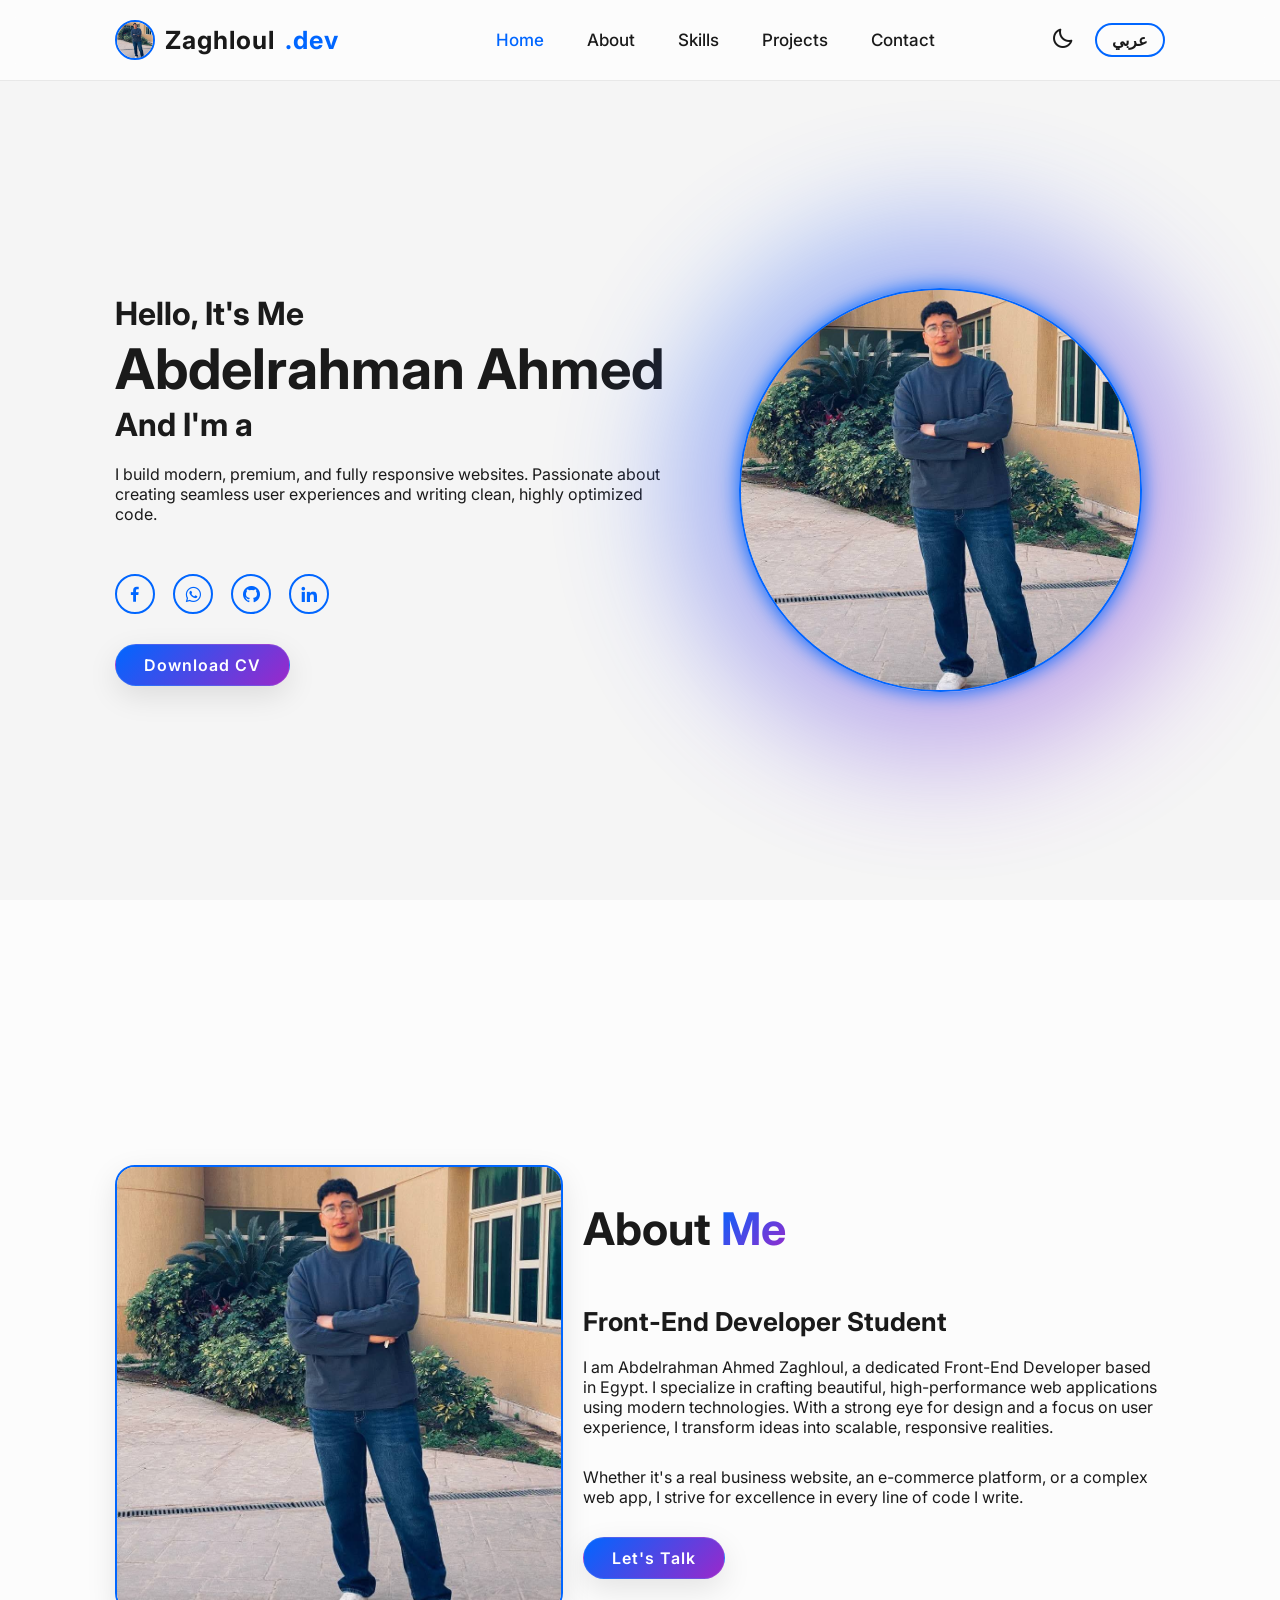
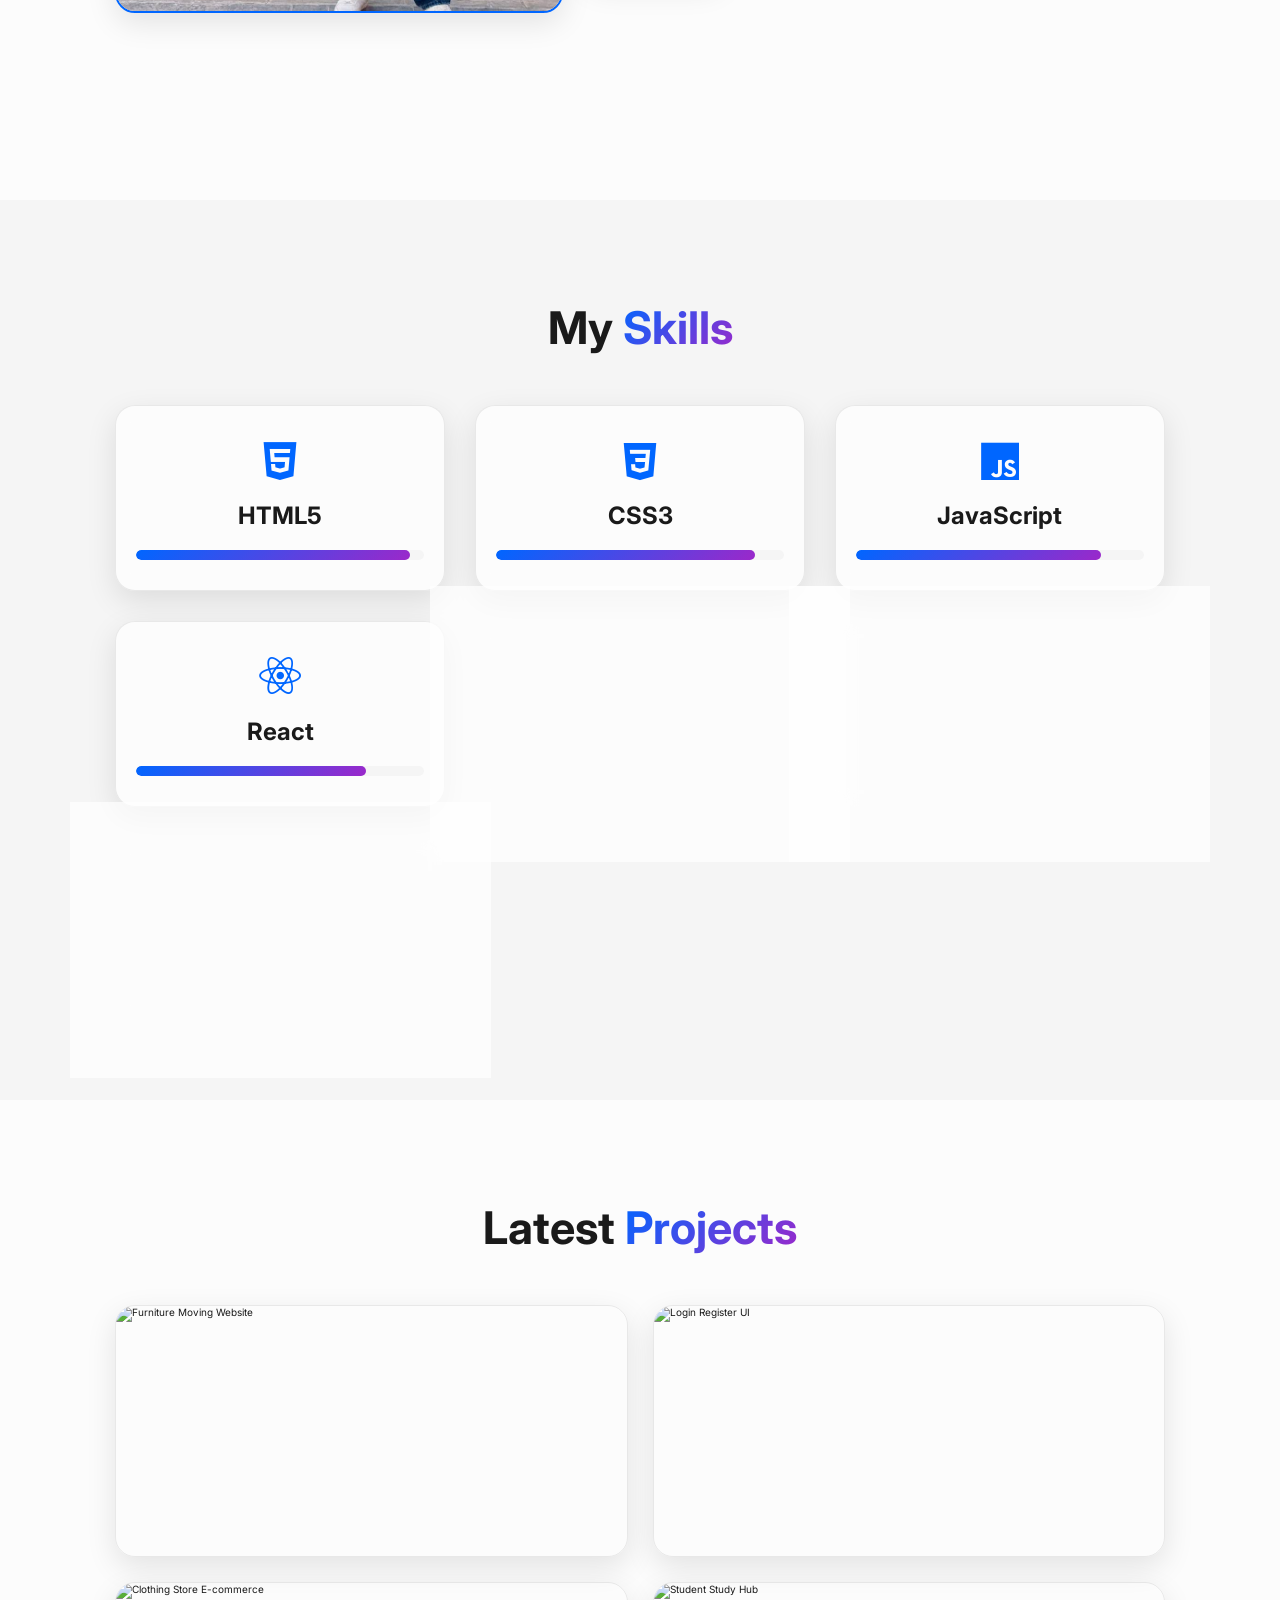
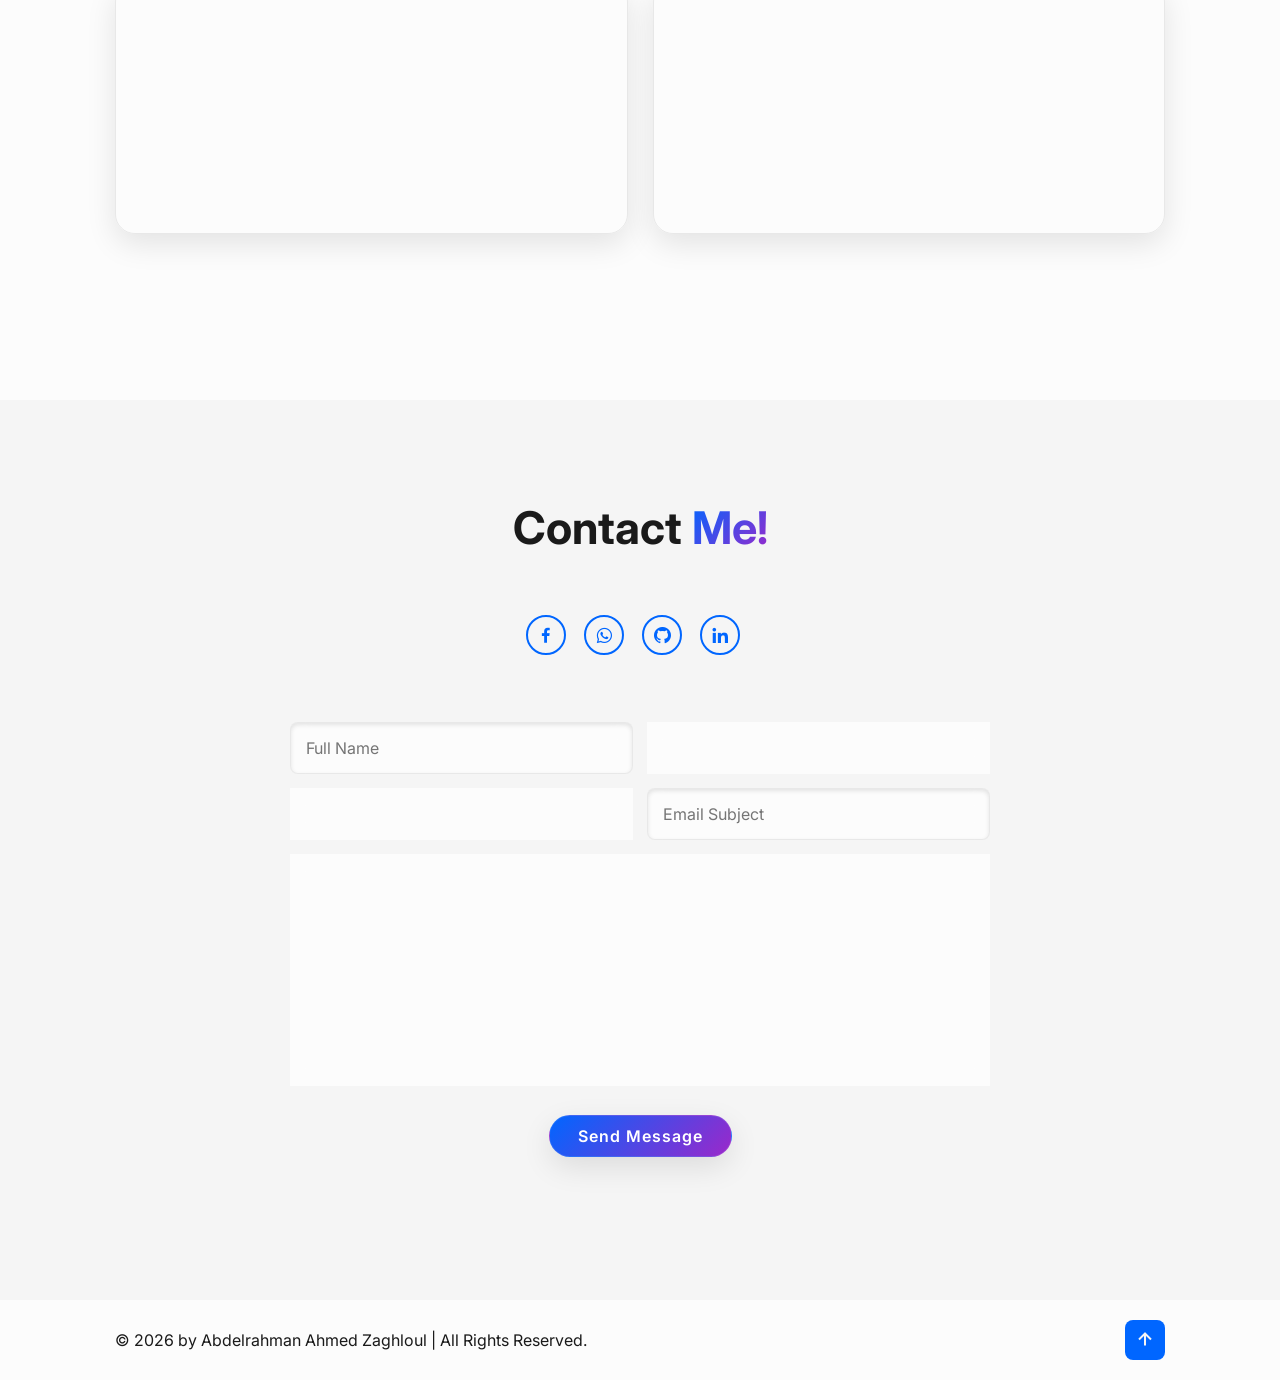
==== commit dc685814: "Update name in hero section of index.html" ====
--- a/index.html
+++ b/index.html
@@ -22,7 +22,30 @@
         content="Portfolio of Abdelrahman Ahmed Zaghloul, a highly professional Front-End Developer from Egypt.">
     <meta property="og:type" content="website">
     <meta property="og:url" content="https://abdelrahman-zaghloul.com/">
-    <!-- <meta property="og:image" content="https://abdelrahman-zaghloul.com/assets/og-image.jpg"> -->
+    <meta property="og:image" content="https://abdelrahman-zaghloul.com/assets/profile.jpg">
+    <meta property="og:image:alt" content="Eng. Abdelrahman Ahmed Zaghloul - بشمهندس عبدالرحمن زغلول">
+
+    <!-- Schema.org for SEO -->
+    <script type="application/ld+json">
+    {
+      "@context": "https://schema.org",
+      "@type": "Person",
+      "name": "Abdelrahman Ahmed Zaghloul",
+      "alternateName": ["عبدالرحمن أحمد زغلول", "بشمهندس عبدالرحمن زغلول"],
+      "url": "https://abdelrahman-zaghloul.com/",
+      "image": "https://abdelrahman-zaghloul.com/assets/profile.jpg",
+      "jobTitle": "Front-End Developer",
+      "worksFor": {
+        "@type": "Organization",
+        "name": "Freelance"
+      },
+      "sameAs": [
+        "https://www.facebook.com/share/18r6Sx6Vy1/?mibextid=wwXIfr",
+        "https://github.com/23514469",
+        "https://www.linkedin.com/in/abdulrahman-ahmed-04962131b"
+      ]
+    }
+    </script>
 
     <!-- Fonts -->
     <link rel="preconnect" href="https://fonts.googleapis.com">
@@ -68,7 +91,7 @@
     <section class="home" id="home">
         <div class="home-content">
             <h3>Hello, It's Me</h3>
-            <h1>Abdelrahman Zaghloul</h1>
+            <h1>Abdelrahman Ahmed</h1>
             <h3>And I'm a <span class="multiple-text"></span></h3>
             <p>I build modern, premium, and fully responsive websites. Passionate about creating seamless user
                 experiences and writing clean, highly optimized code.</p>
@@ -89,7 +112,7 @@
         <div class="home-img">
             <div class="img-box">
                 <div class="glow-effect"></div>
-                <img src="./assets/profile.jpg" alt="Abdelrahman Ahmed Zaghloul">
+                <img src="./assets/profile.jpg" alt="Abdelrahman Ahmed Zaghloul - عبدالرحمن أحمد زغلول" class="profile-pic">
             </div>
         </div>
     </section>
@@ -97,7 +120,7 @@
     <!-- About Section -->
     <section class="about" id="about">
         <div class="about-img">
-            <img src="./assets/profile.jpg" alt="About Abdelrahman Zaghloul">
+            <img src="./assets/profile.jpg" alt="About Abdelrahman Zaghloul - عبدالرحمن أحمد زغلول">
         </div>
         <div class="about-content">
             <h2 class="heading">About <span>Me</span></h2>
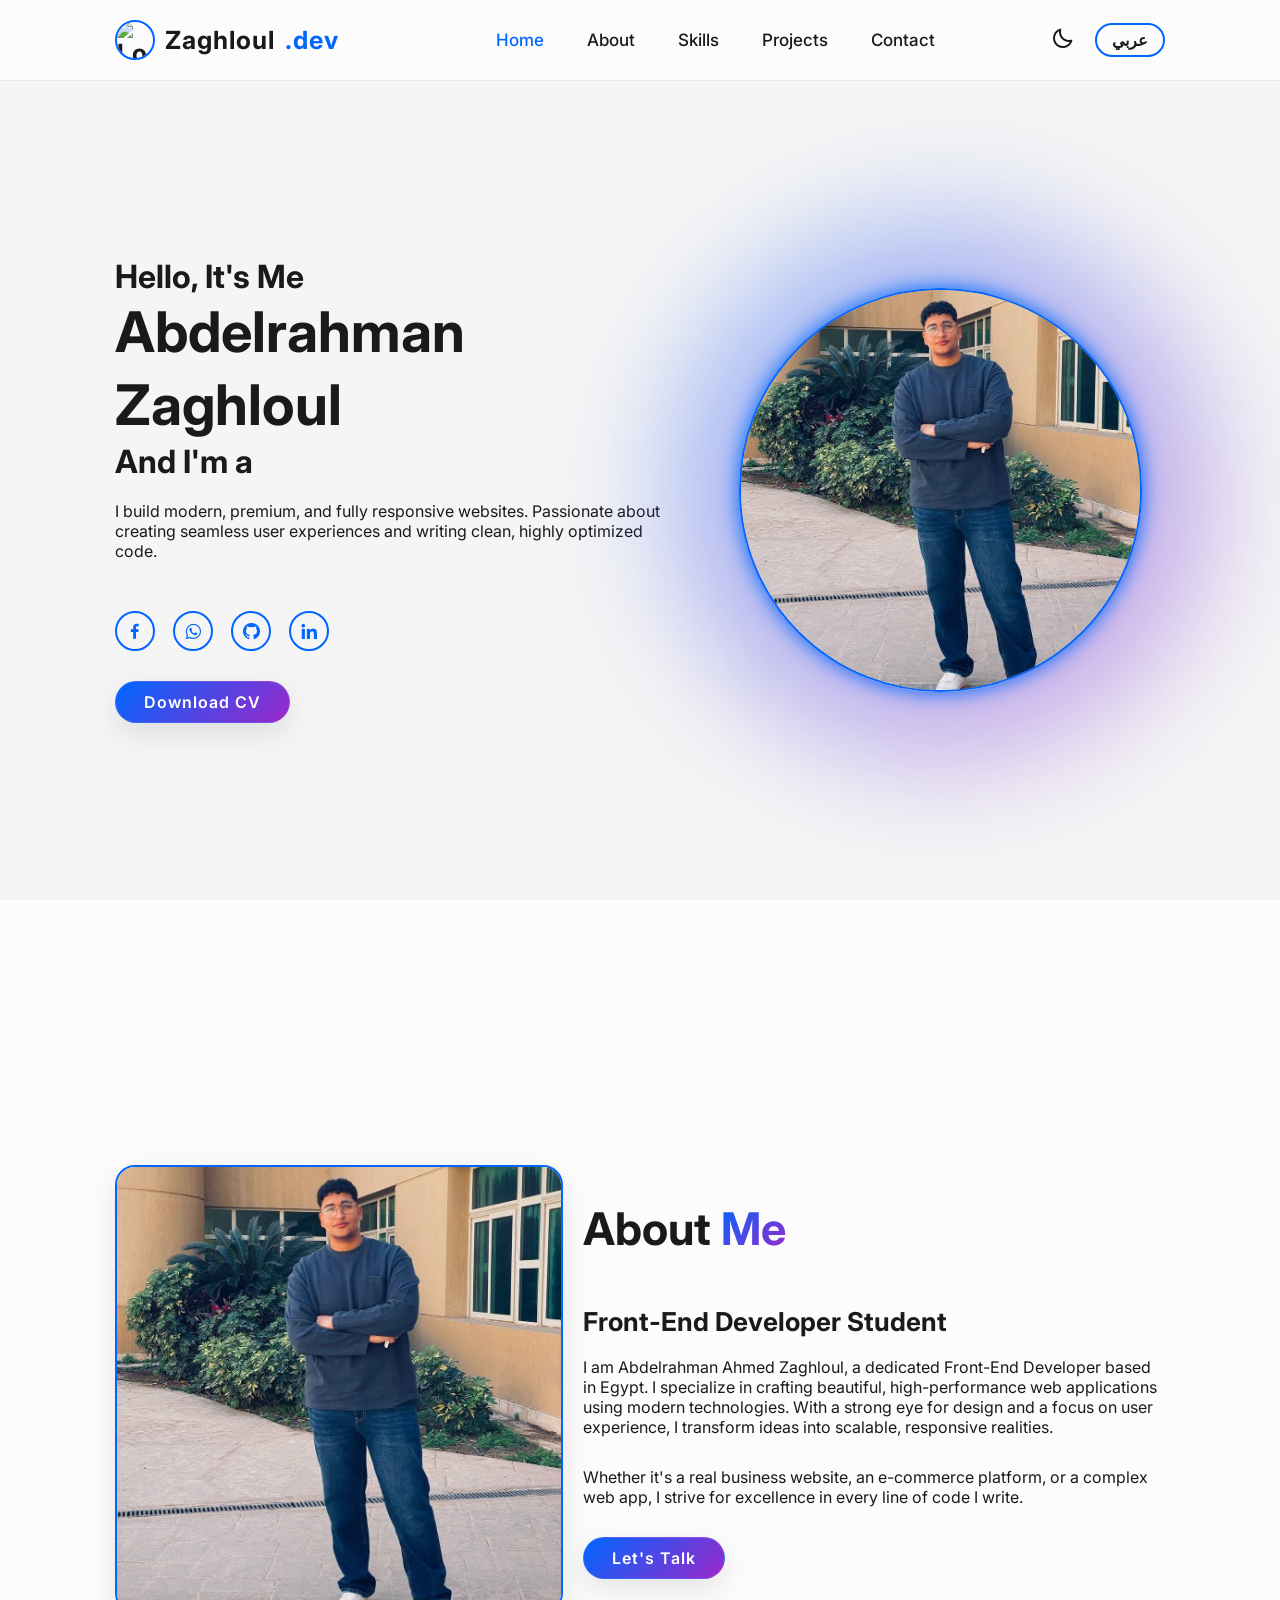
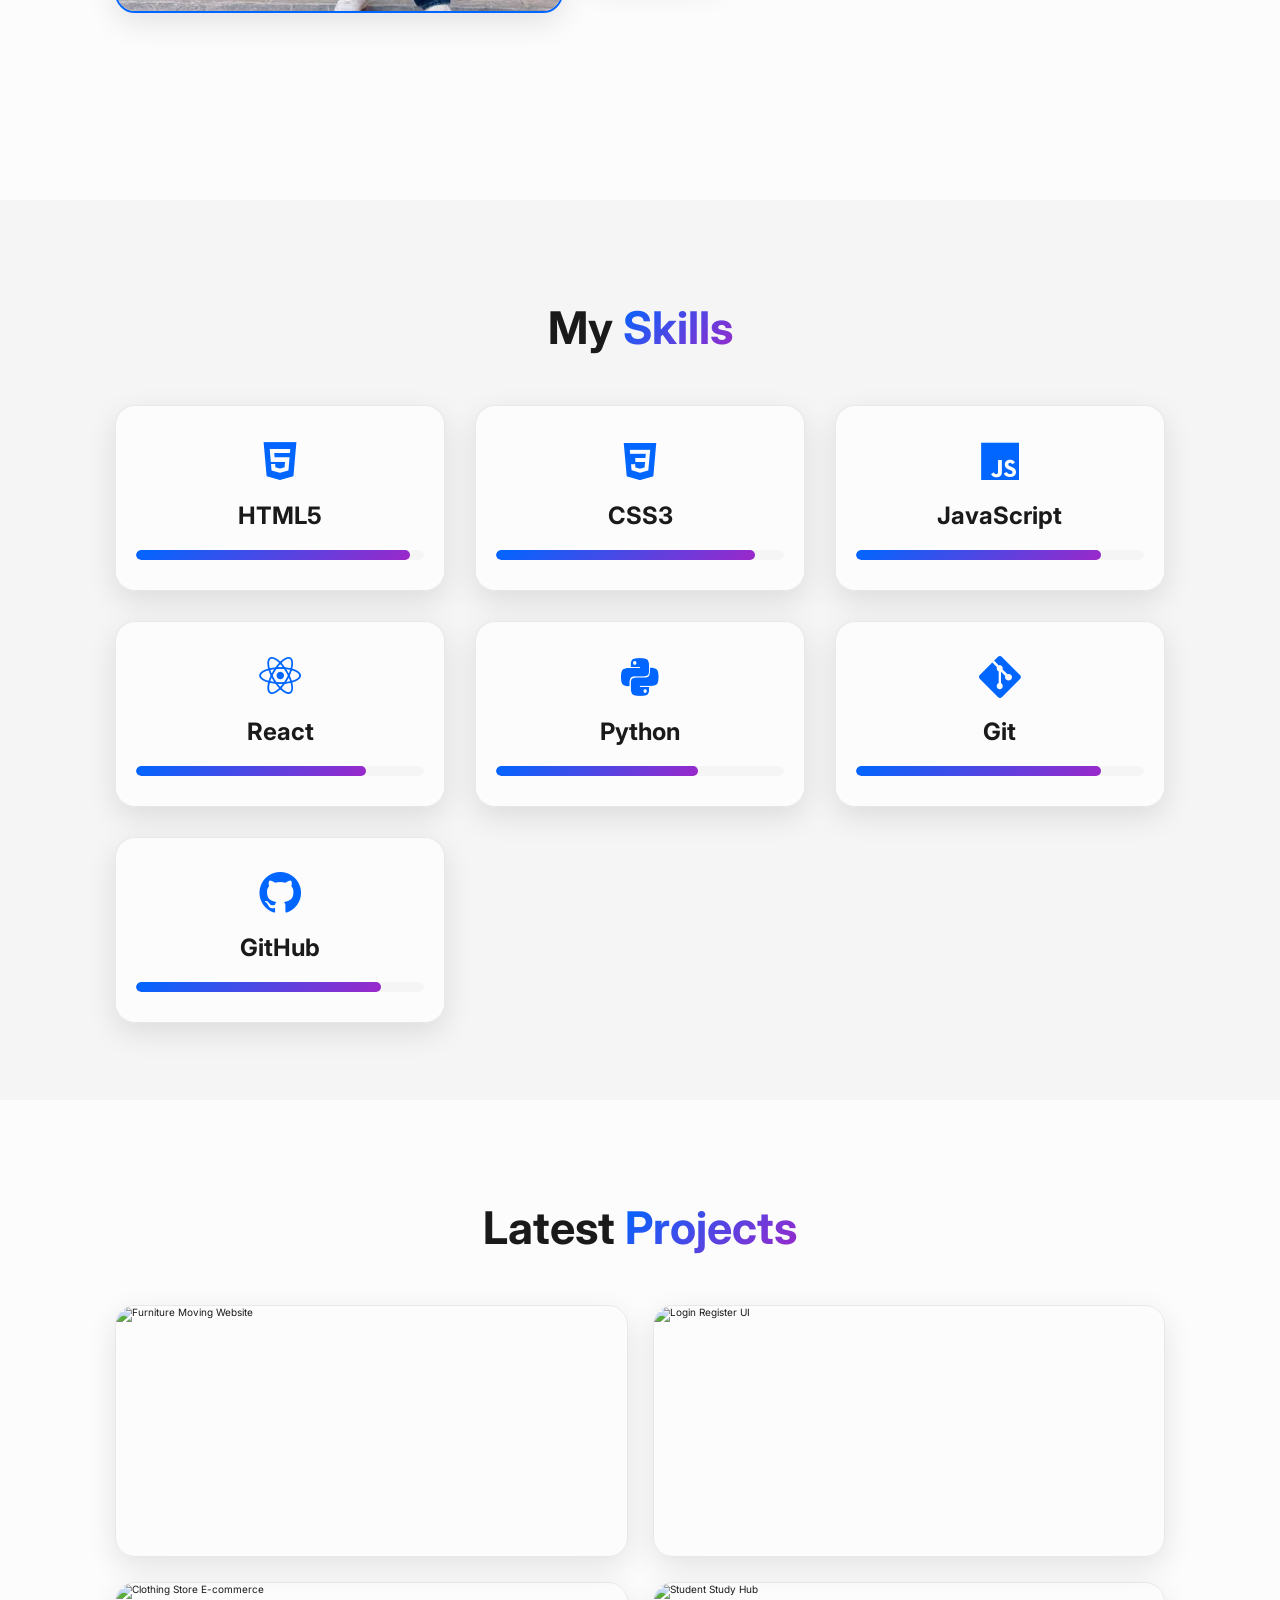
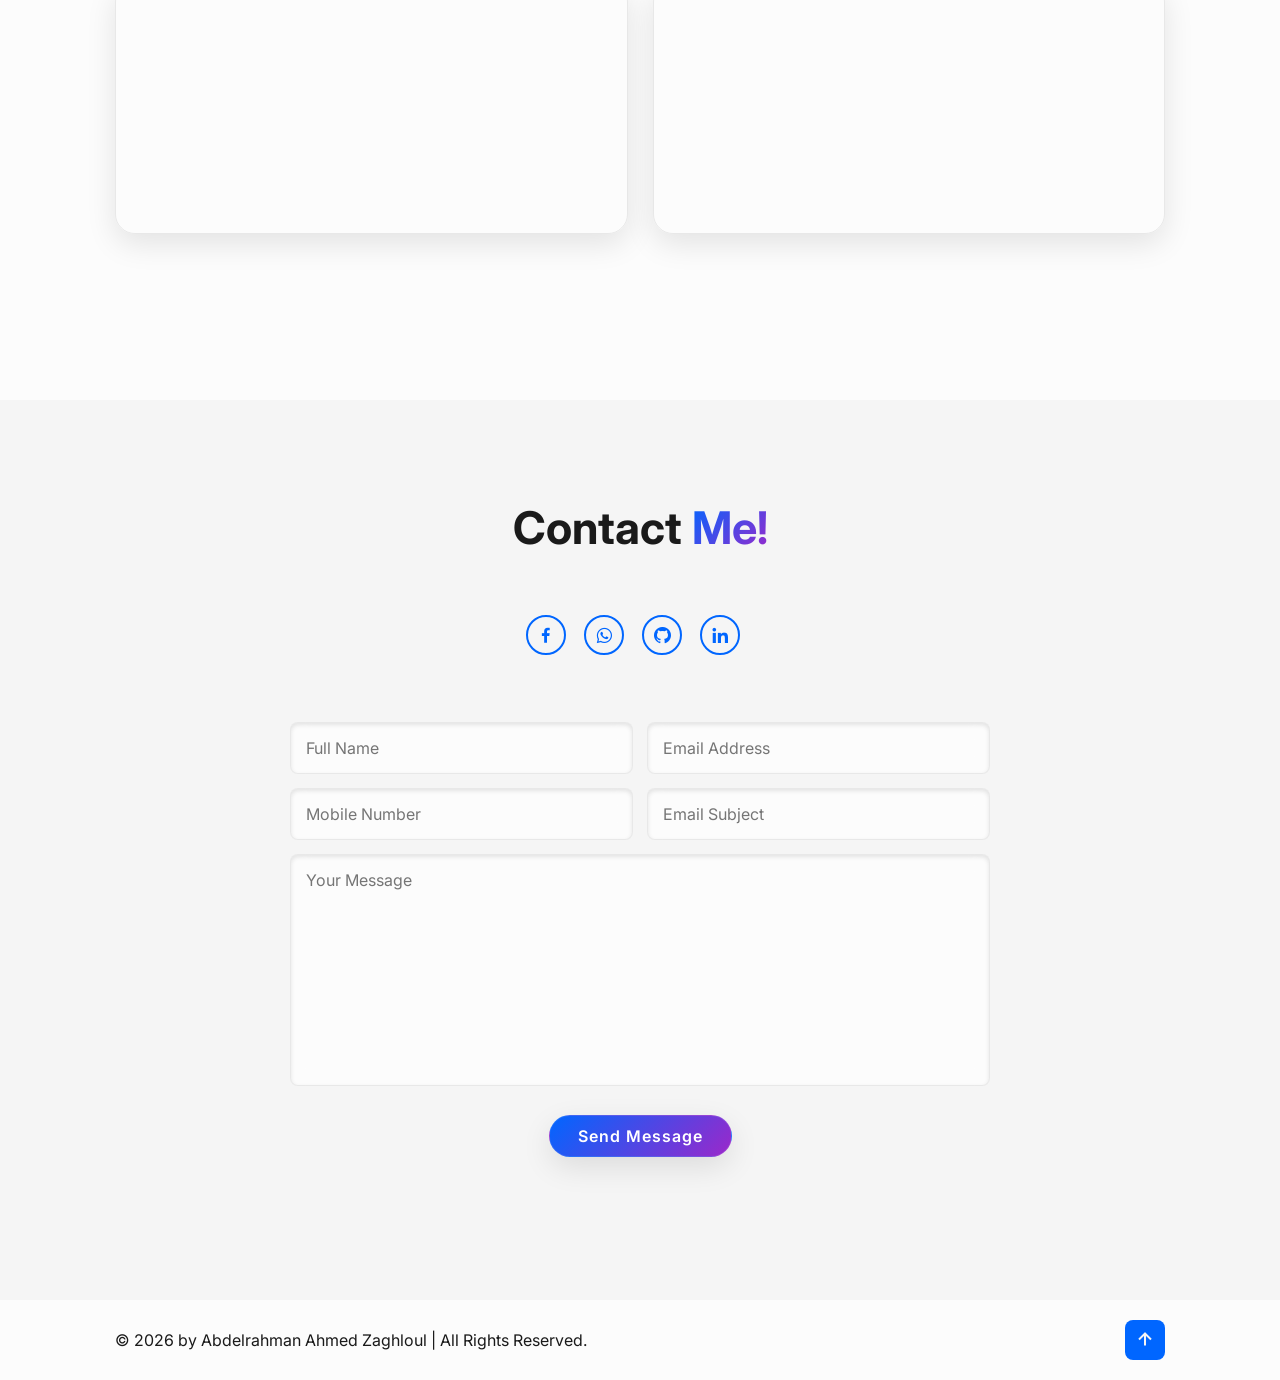
==== commit e5bb81d6: "Update header and SEO meta tags in index.html" ====
--- a/index.html
+++ b/index.html
@@ -6,6 +6,10 @@
     <meta charset="UTF-8">
     <meta name="viewport" content="width=device-width, initial-scale=1.0">
     <title>Abdelrahman Zaghloul | Front-End Developer | بشمهندس عبدالرحمن زغلول | عبدالرحمن احمد</title>
+
+    
+    <link rel="icon" type="image/jpeg" href="./favicon.png.jpeg">
+    <link rel="apple-touch-icon" href="./favicon.png.jpeg">
 
     <!-- SEO Meta Tags -->
     <meta name="google-site-verification" content="1S9GLdK1HdFmdtW8_DOmVg0P6SZ8OwcuaF0TGHG8VO8" />
@@ -16,7 +20,7 @@
     <meta name="author" content="Abdelrahman Ahmed Zaghloul">
     <link rel="canonical" href="https://abdelrahman-zaghloul.com/"> <!-- Update with actual domain later -->
 
-    <!-- Open Graph Tags -->
+    
     <meta property="og:title" content="Abdelrahman Ahmed Zaghloul | Front-End Developer">
     <meta property="og:description"
         content="Portfolio of Abdelrahman Ahmed Zaghloul, a highly professional Front-End Developer from Egypt.">
@@ -25,7 +29,7 @@
     <meta property="og:image" content="https://abdelrahman-zaghloul.com/assets/profile.jpg">
     <meta property="og:image:alt" content="Eng. Abdelrahman Ahmed Zaghloul - بشمهندس عبدالرحمن زغلول">
 
-    <!-- Schema.org for SEO -->
+ 
     <script type="application/ld+json">
     {
       "@context": "https://schema.org",
@@ -53,19 +57,18 @@
     <link href="https://fonts.googleapis.com/css2?family=Inter:wght@300;400;500;600;700;800&display=swap"
         rel="stylesheet">
 
-    <!-- BoxIcons for lightweight icons -->
+  
     <link href='https://unpkg.com/boxicons@2.1.4/css/boxicons.min.css' rel='stylesheet'>
 
-    <!-- Styles -->
+   
     <link rel="stylesheet" href="./css/style.css">
 </head>
 
 <body>
 
-    <!-- Header & Nav -->
     <header class="header">
         <a href="#" class="logo">
-            <img src="./assets/profile.jpg" alt="Logo">
+            <img src="./favicon.png.jpeg" alt="Logo">
             Zaghloul<span>.dev</span>
         </a>
 
@@ -91,7 +94,7 @@
     <section class="home" id="home">
         <div class="home-content">
             <h3>Hello, It's Me</h3>
-            <h1>Abdelrahman Ahmed</h1>
+            <h1>Abdelrahman Zaghloul</h1>
             <h3>And I'm a <span class="multiple-text"></span></h3>
             <p>I build modern, premium, and fully responsive websites. Passionate about creating seamless user
                 experiences and writing clean, highly optimized code.</p>
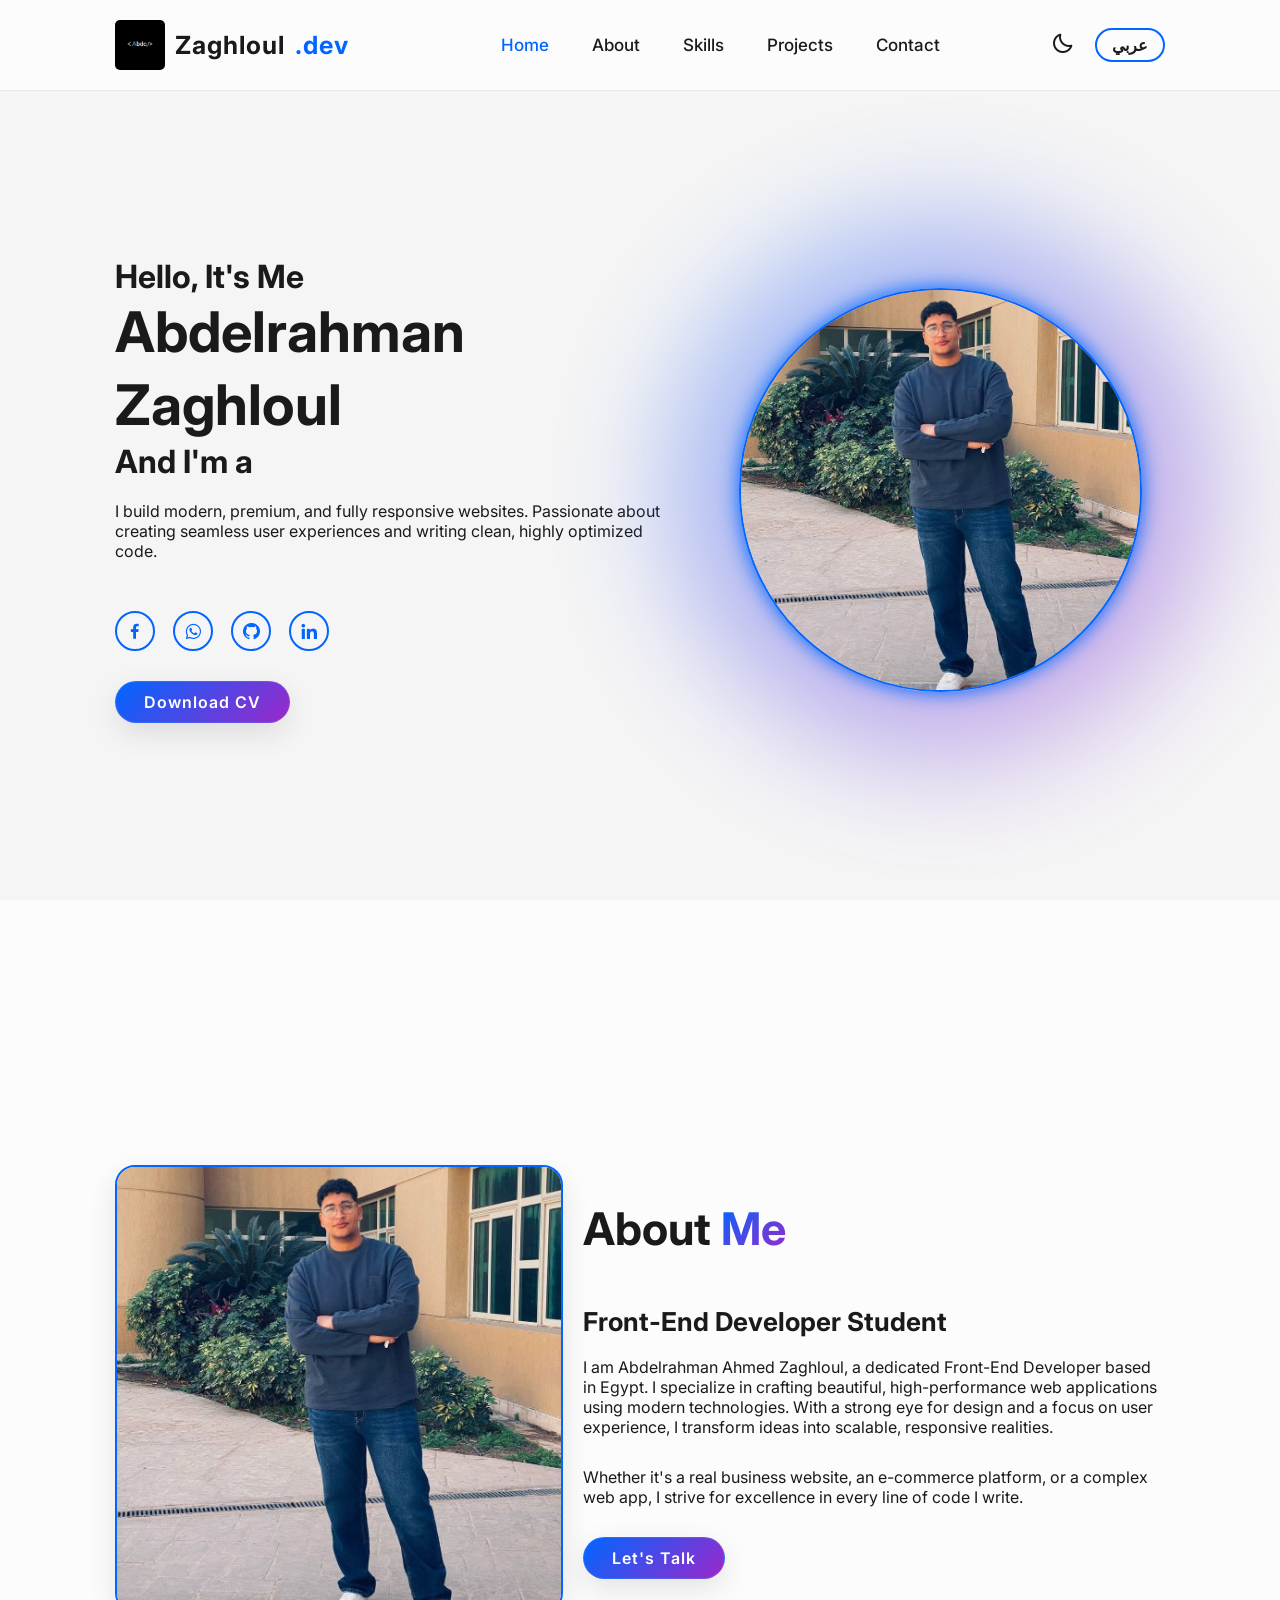
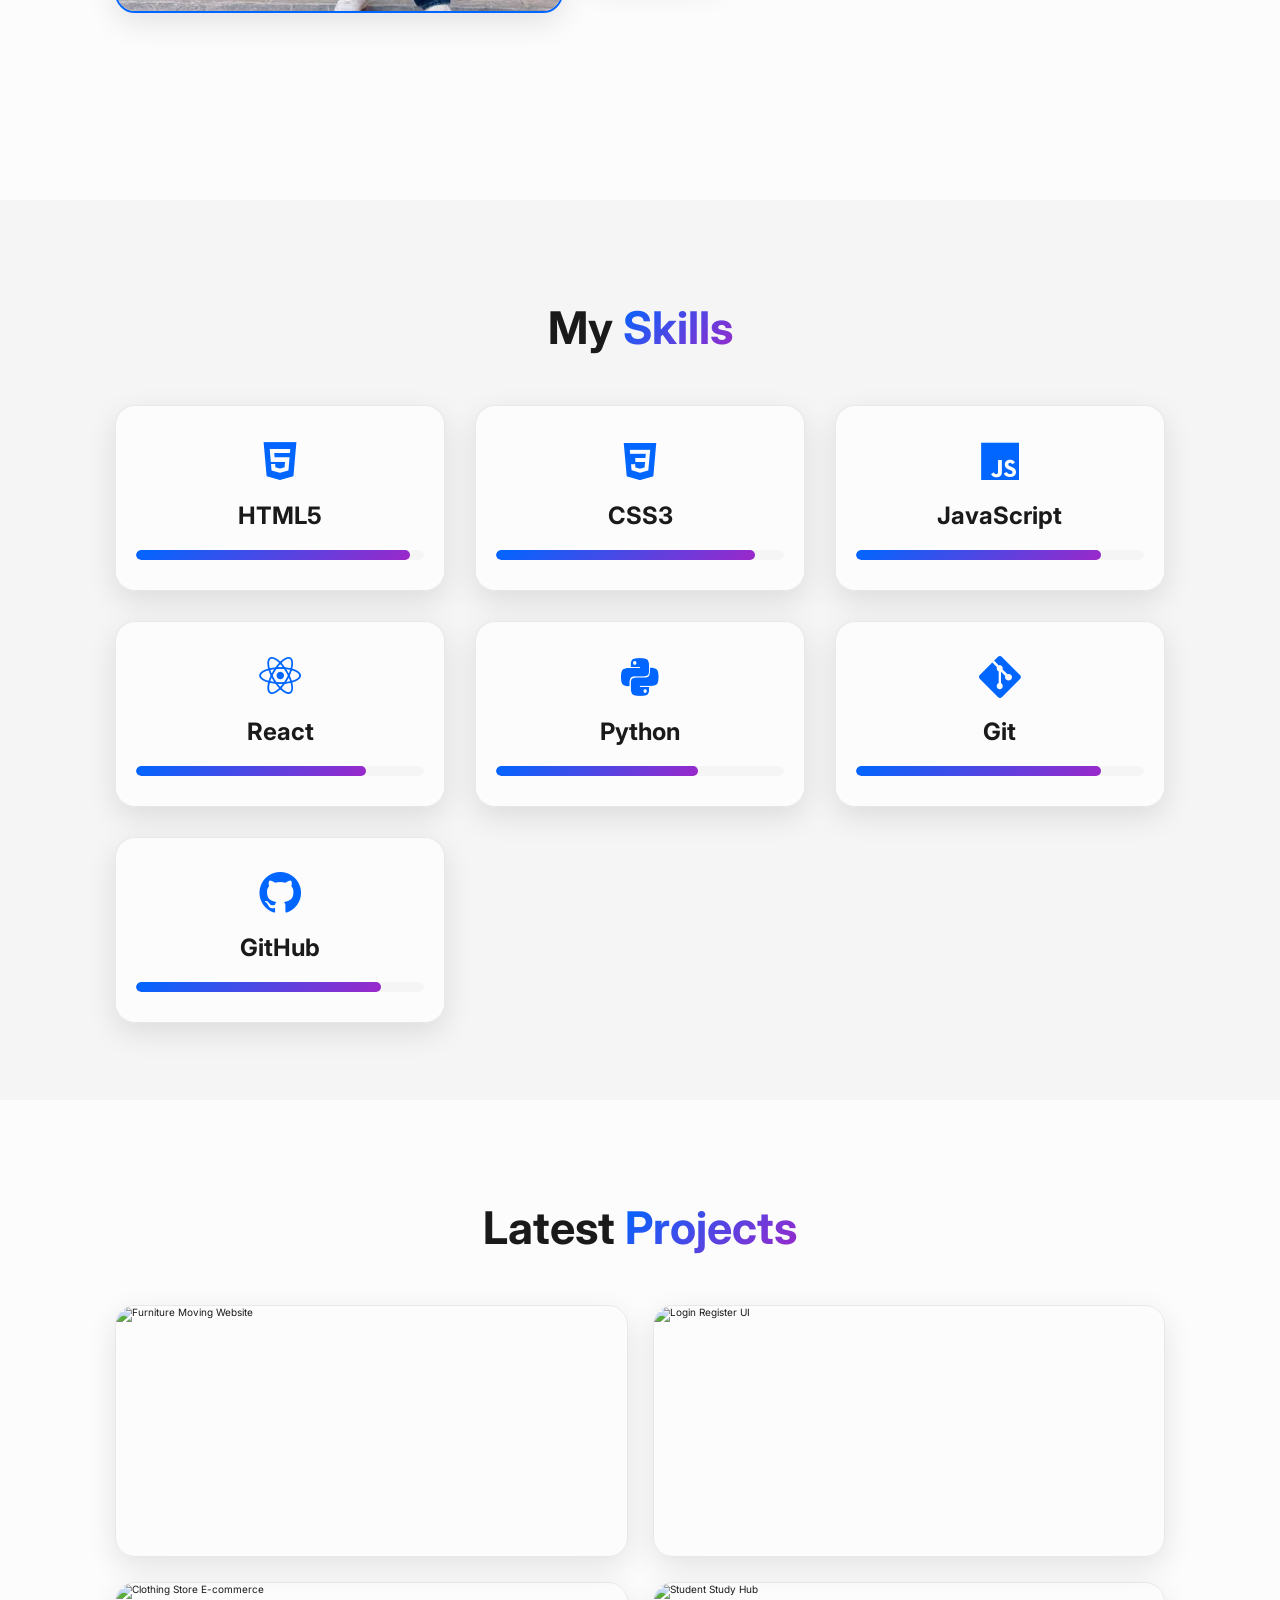
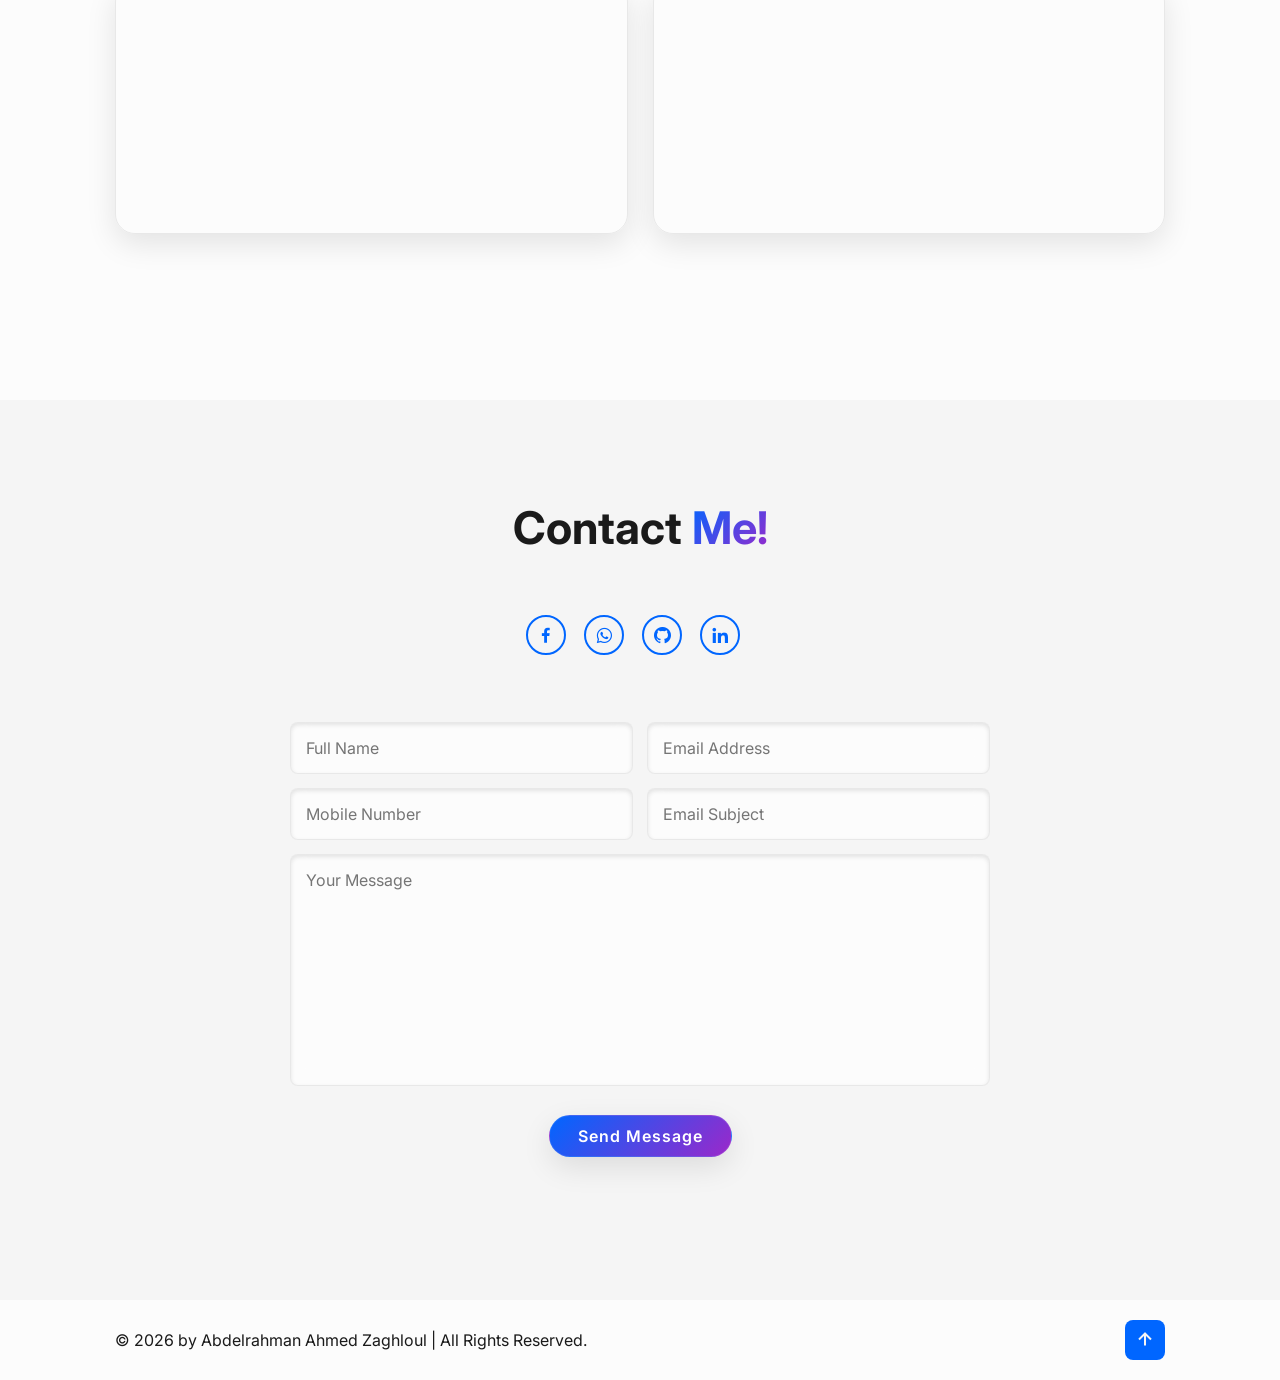
==== commit 9ba4b17b: "Add JSON-LD structured data for personal profile Added structured data for a person in JSON-LD forma" ====
--- a/index.html
+++ b/index.html
@@ -28,6 +28,15 @@
     <meta property="og:url" content="https://abdelrahman-zaghloul.com/">
     <meta property="og:image" content="https://abdelrahman-zaghloul.com/assets/profile.jpg">
     <meta property="og:image:alt" content="Eng. Abdelrahman Ahmed Zaghloul - بشمهندس عبدالرحمن زغلول">
+    <script type="application/ld+json">
+{
+  "@context": "https://schema.org",
+  "@type": "Person",
+  "name": "Abdelrahman Ahmed Zaghloul",
+  "url": "https://portfolio-one-ashy-lqqsyt38sv.vercel.app",
+  "image": "https://portfolio-one-ashy-lqqsyt38sv.vercel.app/logo.png"
+}
+</script>
 
  
     <script type="application/ld+json">
--- a/css/style.css
+++ b/css/style.css
@@ -103,11 +103,10 @@
 }
 
 .logo img {
-    width: 4rem;
-    height: 4rem;
-    border-radius: 50%;
-    object-fit: cover;
-    border: 2px solid var(--main-color);
+    height: 5rem;
+    width: auto;
+    object-fit: contain;
+    border-radius: 0.5rem;
 }
 
 .logo span {
@@ -647,5 +646,3 @@
         width: 100%;
     }
 }
-
-
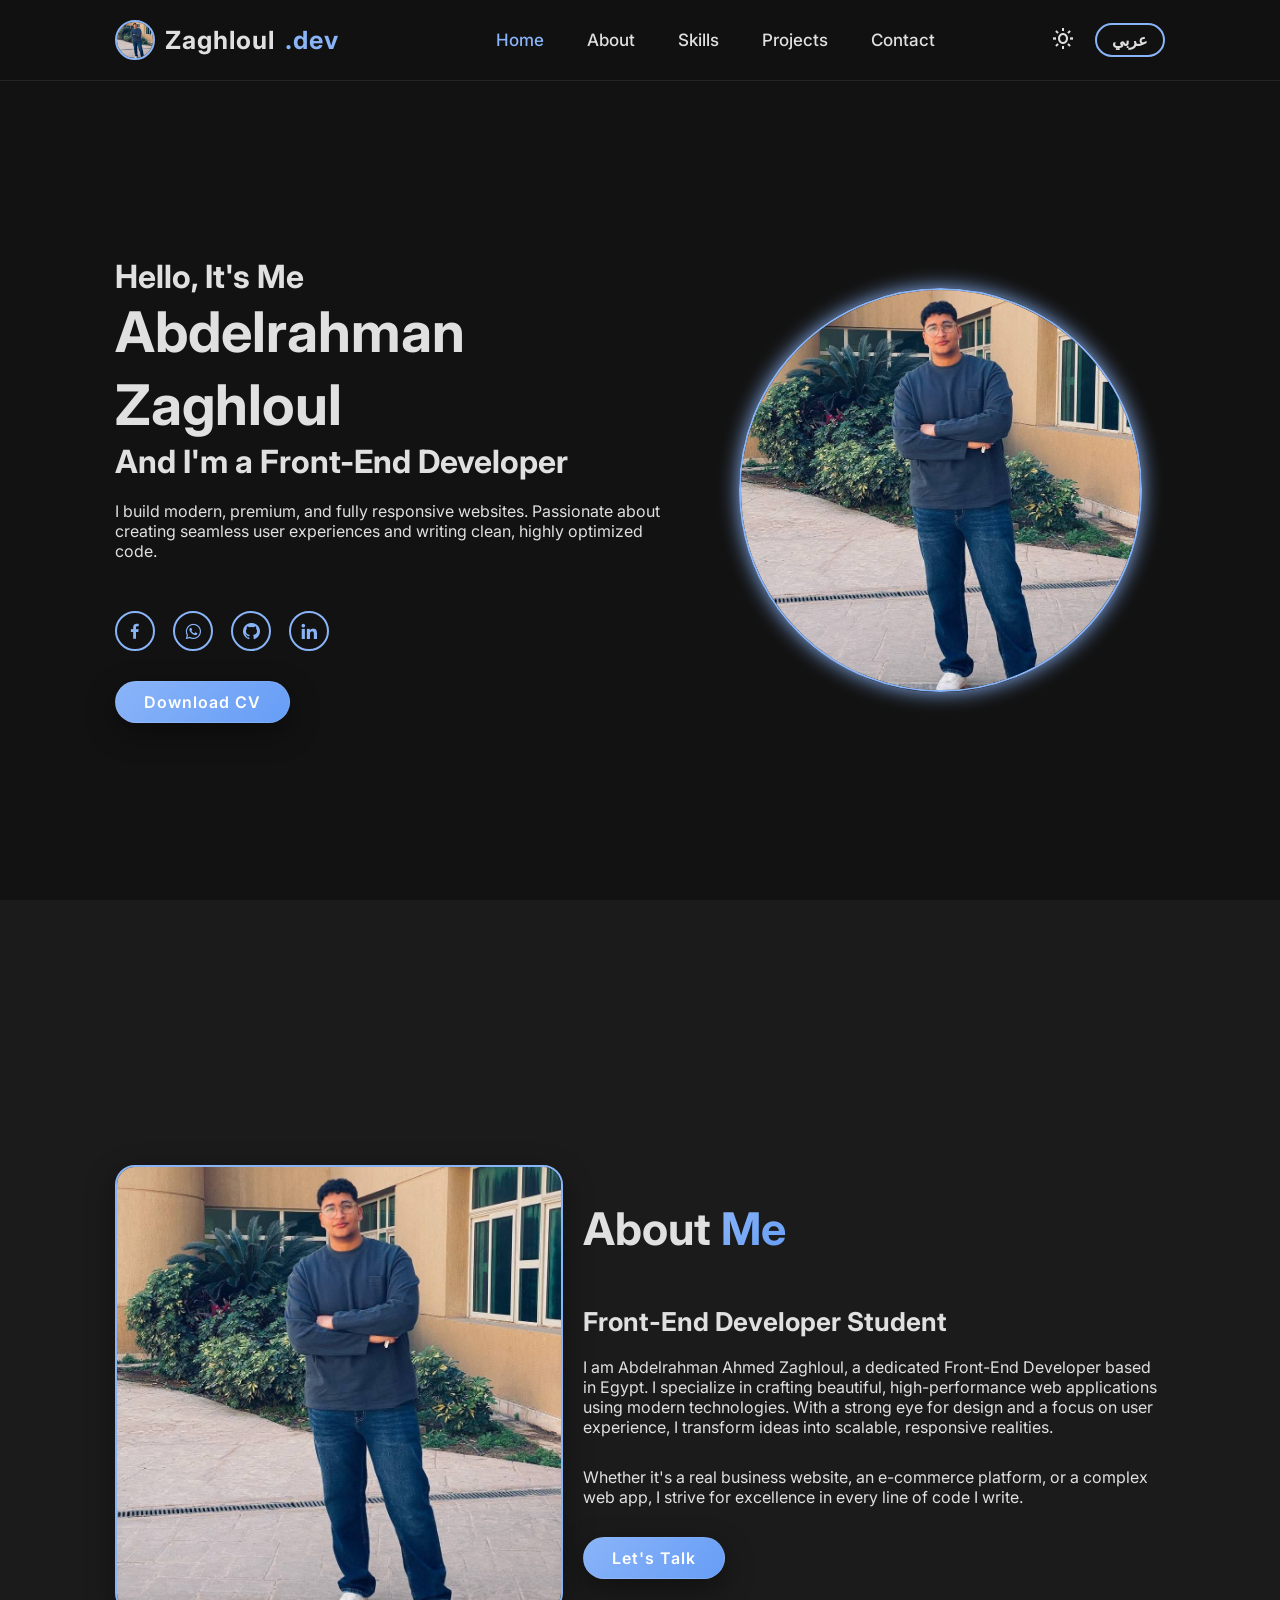
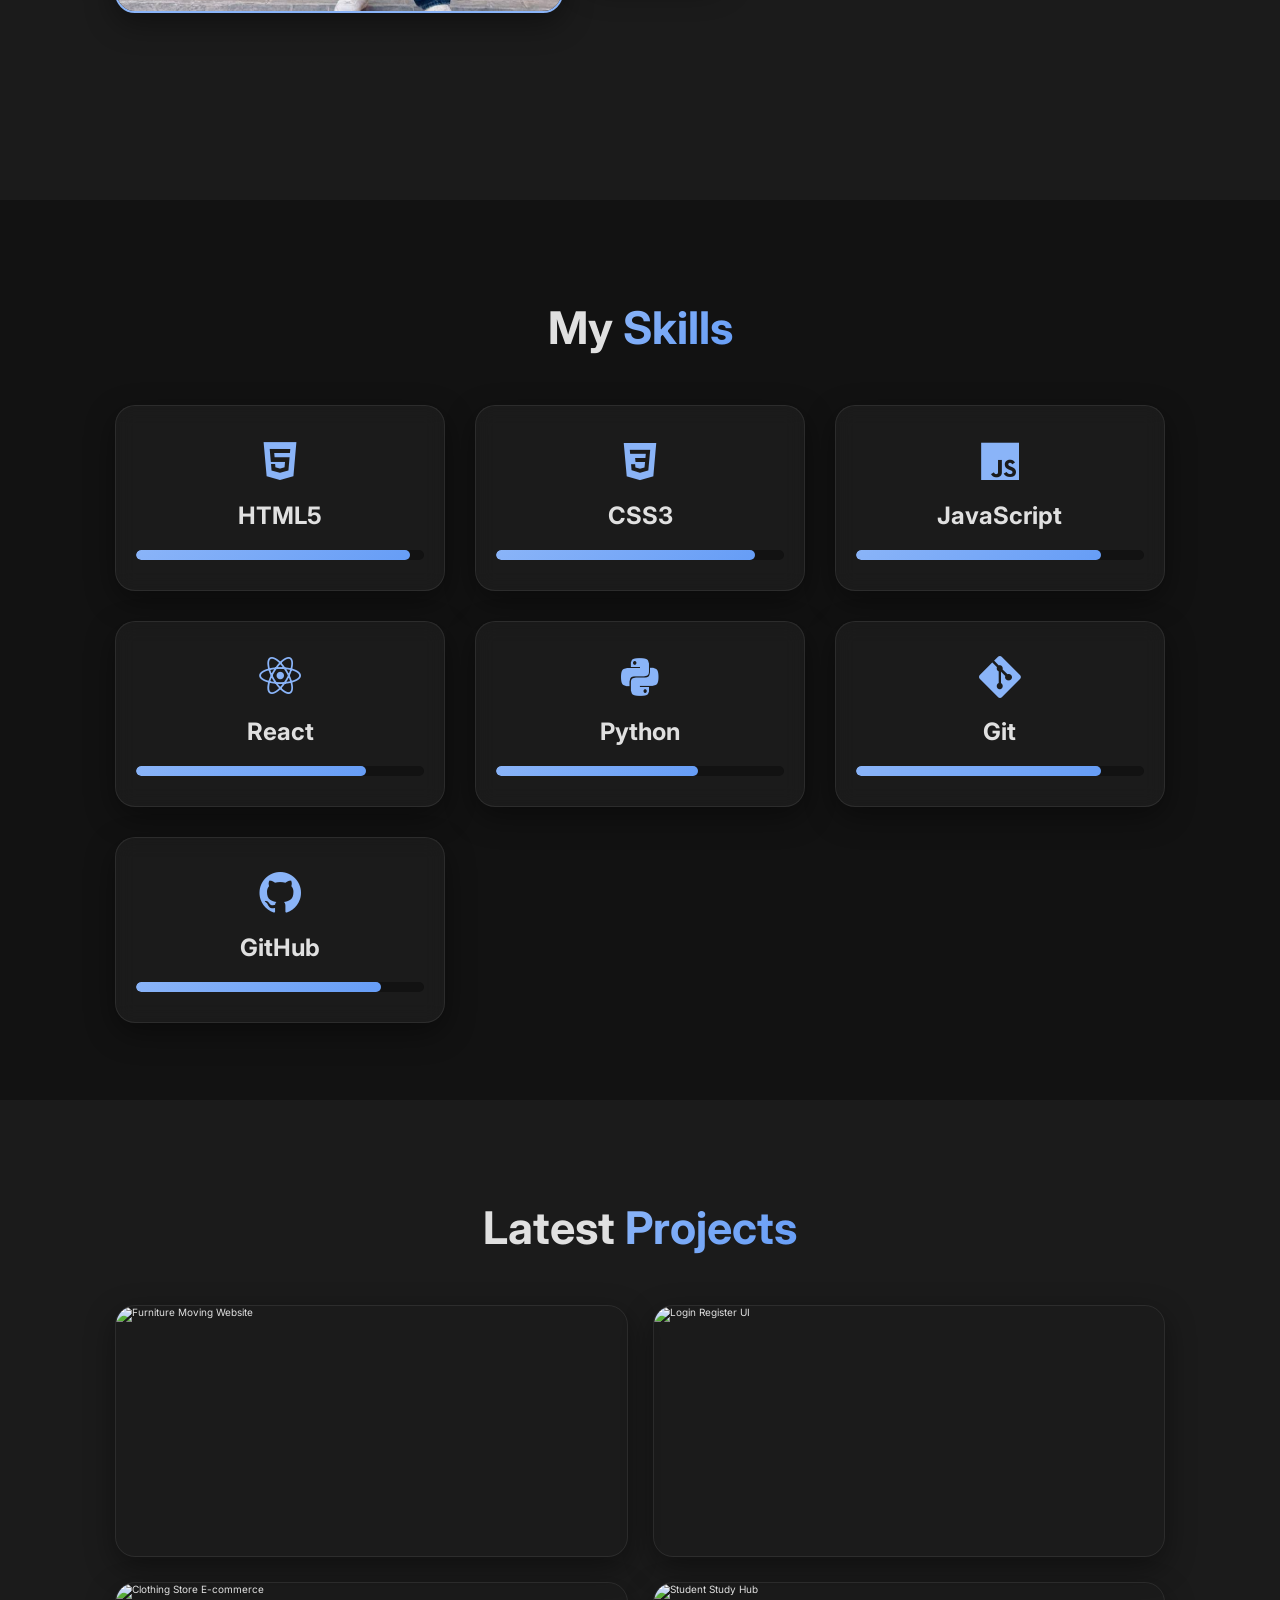
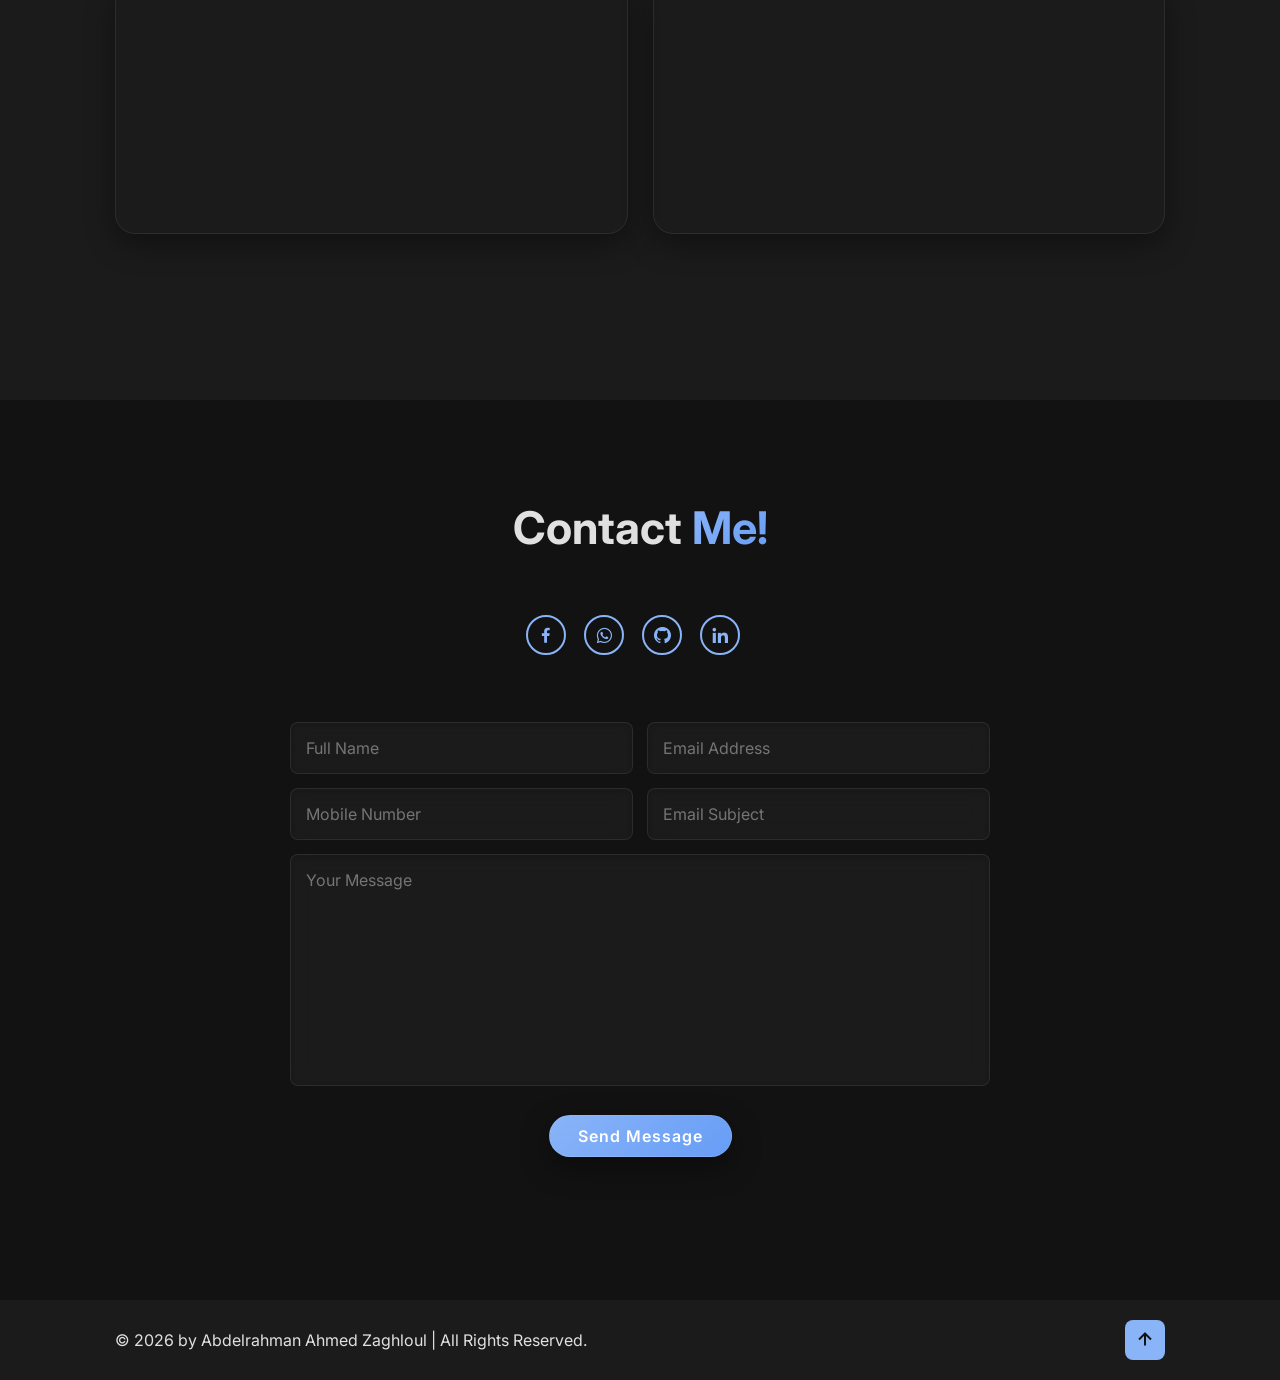
==== commit 609b0024: "Update favicon and profile image references" ====
--- a/index.html
+++ b/index.html
@@ -7,9 +7,9 @@
     <meta name="viewport" content="width=device-width, initial-scale=1.0">
     <title>Abdelrahman Zaghloul | Front-End Developer | بشمهندس عبدالرحمن زغلول | عبدالرحمن احمد</title>
 
-    
-    <link rel="icon" type="image/jpeg" href="./favicon.png.jpeg">
-    <link rel="apple-touch-icon" href="./favicon.png.jpeg">
+    <!-- Favicon (Logo for Search and Browser Tab) -->
+    <link rel="icon" type="image/jpeg" href="./assets/profile.jpg">
+    <link rel="apple-touch-icon" href="./assets/profile.jpg">
 
     <!-- SEO Meta Tags -->
     <meta name="google-site-verification" content="1S9GLdK1HdFmdtW8_DOmVg0P6SZ8OwcuaF0TGHG8VO8" />
@@ -20,7 +20,7 @@
     <meta name="author" content="Abdelrahman Ahmed Zaghloul">
     <link rel="canonical" href="https://abdelrahman-zaghloul.com/"> <!-- Update with actual domain later -->
 
-    
+    <!-- Open Graph Tags -->
     <meta property="og:title" content="Abdelrahman Ahmed Zaghloul | Front-End Developer">
     <meta property="og:description"
         content="Portfolio of Abdelrahman Ahmed Zaghloul, a highly professional Front-End Developer from Egypt.">
@@ -28,17 +28,8 @@
     <meta property="og:url" content="https://abdelrahman-zaghloul.com/">
     <meta property="og:image" content="https://abdelrahman-zaghloul.com/assets/profile.jpg">
     <meta property="og:image:alt" content="Eng. Abdelrahman Ahmed Zaghloul - بشمهندس عبدالرحمن زغلول">
-    <script type="application/ld+json">
-{
-  "@context": "https://schema.org",
-  "@type": "Person",
-  "name": "Abdelrahman Ahmed Zaghloul",
-  "url": "https://portfolio-one-ashy-lqqsyt38sv.vercel.app",
-  "image": "https://portfolio-one-ashy-lqqsyt38sv.vercel.app/logo.png"
-}
-</script>
-
- 
+
+    <!-- Schema.org for SEO -->
     <script type="application/ld+json">
     {
       "@context": "https://schema.org",
@@ -66,18 +57,19 @@
     <link href="https://fonts.googleapis.com/css2?family=Inter:wght@300;400;500;600;700;800&display=swap"
         rel="stylesheet">
 
-  
+    <!-- BoxIcons for lightweight icons -->
     <link href='https://unpkg.com/boxicons@2.1.4/css/boxicons.min.css' rel='stylesheet'>
 
-   
+    <!-- Styles -->
     <link rel="stylesheet" href="./css/style.css">
 </head>
 
 <body>
 
+    <!-- Header & Nav -->
     <header class="header">
         <a href="#" class="logo">
-            <img src="./favicon.png.jpeg" alt="Logo">
+            <img src="./assets/profile.jpg" alt="Logo">
             Zaghloul<span>.dev</span>
         </a>
 
@@ -104,7 +96,7 @@
         <div class="home-content">
             <h3>Hello, It's Me</h3>
             <h1>Abdelrahman Zaghloul</h1>
-            <h3>And I'm a <span class="multiple-text"></span></h3>
+            <h3>And I'm a <span class="multiple-text">Front-End Developer</span></h3>
             <p>I build modern, premium, and fully responsive websites. Passionate about creating seamless user
                 experiences and writing clean, highly optimized code.</p>
 
@@ -119,11 +111,10 @@
                     rel="noopener noreferrer"><i class='bx bxl-linkedin'></i></a>
             </div>
 
-            <a href="#" class="btn">Download CV</a>
+            <a href="./cv.html" class="btn" target="_blank">Download CV</a>
         </div>
         <div class="home-img">
             <div class="img-box">
-                <div class="glow-effect"></div>
                 <img src="./assets/profile.jpg" alt="Abdelrahman Ahmed Zaghloul - عبدالرحمن أحمد زغلول" class="profile-pic">
             </div>
         </div>
@@ -272,14 +263,14 @@
 
         <form action="#" id="contactForm">
             <div class="input-box">
-                <input type="text" placeholder="Full Name" required>
-                <input type="email" placeholder="Email Address" required>
+                <input type="text" id="name" placeholder="Full Name" required>
+                <input type="email" id="email" placeholder="Email Address" required>
             </div>
             <div class="input-box">
-                <input type="number" placeholder="Mobile Number" required>
-                <input type="text" placeholder="Email Subject" required>
-            </div>
-            <textarea name="" id="" cols="30" rows="10" placeholder="Your Message" required></textarea>
+                <input type="number" id="phone" placeholder="Mobile Number" required>
+                <input type="text" id="subject" placeholder="Email Subject" required>
+            </div>
+            <textarea name="" id="message" cols="30" rows="10" placeholder="Your Message" required></textarea>
             <input type="submit" value="Send Message" class="btn">
         </form>
     </section>
@@ -294,12 +285,12 @@
         </div>
     </footer>
 
-    <!-- Typed.js for typing effect -->
+    <!-- Typed.js -->
     <script src="https://unpkg.com/typed.js@2.1.0/dist/typed.umd.js"></script>
 
     <!-- ScrollReveal -->
     <script src="https://unpkg.com/scrollreveal"></script>
-
+    
     <!-- VanillaTilt for 3D realism -->
     <script src="https://cdnjs.cloudflare.com/ajax/libs/vanilla-tilt/1.8.1/vanilla-tilt.min.js"></script>
 
--- a/css/style.css
+++ b/css/style.css
@@ -3,29 +3,29 @@
 /* CSS Variables for Theming */
 :root {
     /* Dark Theme (Default) */
-    --bg-color: #080808;
-    --second-bg-color: rgba(255, 255, 255, 0.03);
-    --text-color: #ededed;
-    --main-color: #00e1ff;
-    --gradient: linear-gradient(135deg, #00e1ff, #a134eb);
-    --glass-bg: rgba(8, 8, 8, 0.7);
+    --bg-color: #121212;
+    --second-bg-color: rgba(255, 255, 255, 0.04);
+    --text-color: #e0e0e0;
+    --main-color: #8ab4f8;
+    --gradient: linear-gradient(135deg, #8ab4f8, #669df6);
+    --glass-bg: rgba(18, 18, 18, 0.8);
     --border-color: rgba(255, 255, 255, 0.08);
     
-    --shadow: 0 10px 30px rgba(0, 0, 0, 0.5);
-    --glow-shadow: 0 0 1.5rem rgba(0, 225, 255, 0.25);
+    --shadow: 0 10px 30px rgba(0, 0, 0, 0.4);
+    --glow-shadow: 0 0 1.5rem rgba(138, 180, 248, 0.2);
 }
 
 [data-theme="light"] {
-    --bg-color: #f5f5f5;
-    --second-bg-color: rgba(255, 255, 255, 0.7);
-    --text-color: #1a1a1a;
-    --main-color: #0066ff;
-    --gradient: linear-gradient(135deg, #0066ff, #9b28ca);
-    --glass-bg: rgba(255, 255, 255, 0.7);
+    --bg-color: #f8f9fa;
+    --second-bg-color: rgba(0, 0, 0, 0.02);
+    --text-color: #333333;
+    --main-color: #1a73e8;
+    --gradient: linear-gradient(135deg, #1a73e8, #174ea6);
+    --glass-bg: rgba(248, 249, 250, 0.8);
     --border-color: rgba(0, 0, 0, 0.08);
     
-    --shadow: 0 10px 30px rgba(0, 0, 0, 0.1);
-    --glow-shadow: 0 0 1.5rem rgba(0, 102, 255, 0.15);
+    --shadow: 0 10px 30px rgba(0, 0, 0, 0.05);
+    --glow-shadow: 0 0 1.5rem rgba(26, 115, 232, 0.15);
 }
 
 * {
@@ -103,10 +103,11 @@
 }
 
 .logo img {
-    height: 5rem;
-    width: auto;
-    object-fit: contain;
-    border-radius: 0.5rem;
+    height: 4rem;
+    width: 4rem;
+    object-fit: cover;
+    border-radius: 50%;
+    border: 2px solid var(--main-color);
 }
 
 .logo span {
@@ -289,6 +290,8 @@
     100% { transform: scale(1.15); opacity: 0.5; }
 }
 
+
+
 /* About Section */
 .about {
     display: flex;
@@ -643,6 +646,3 @@
     }
 
     .contact form .input-box input {
-        width: 100%;
-    }
-}
